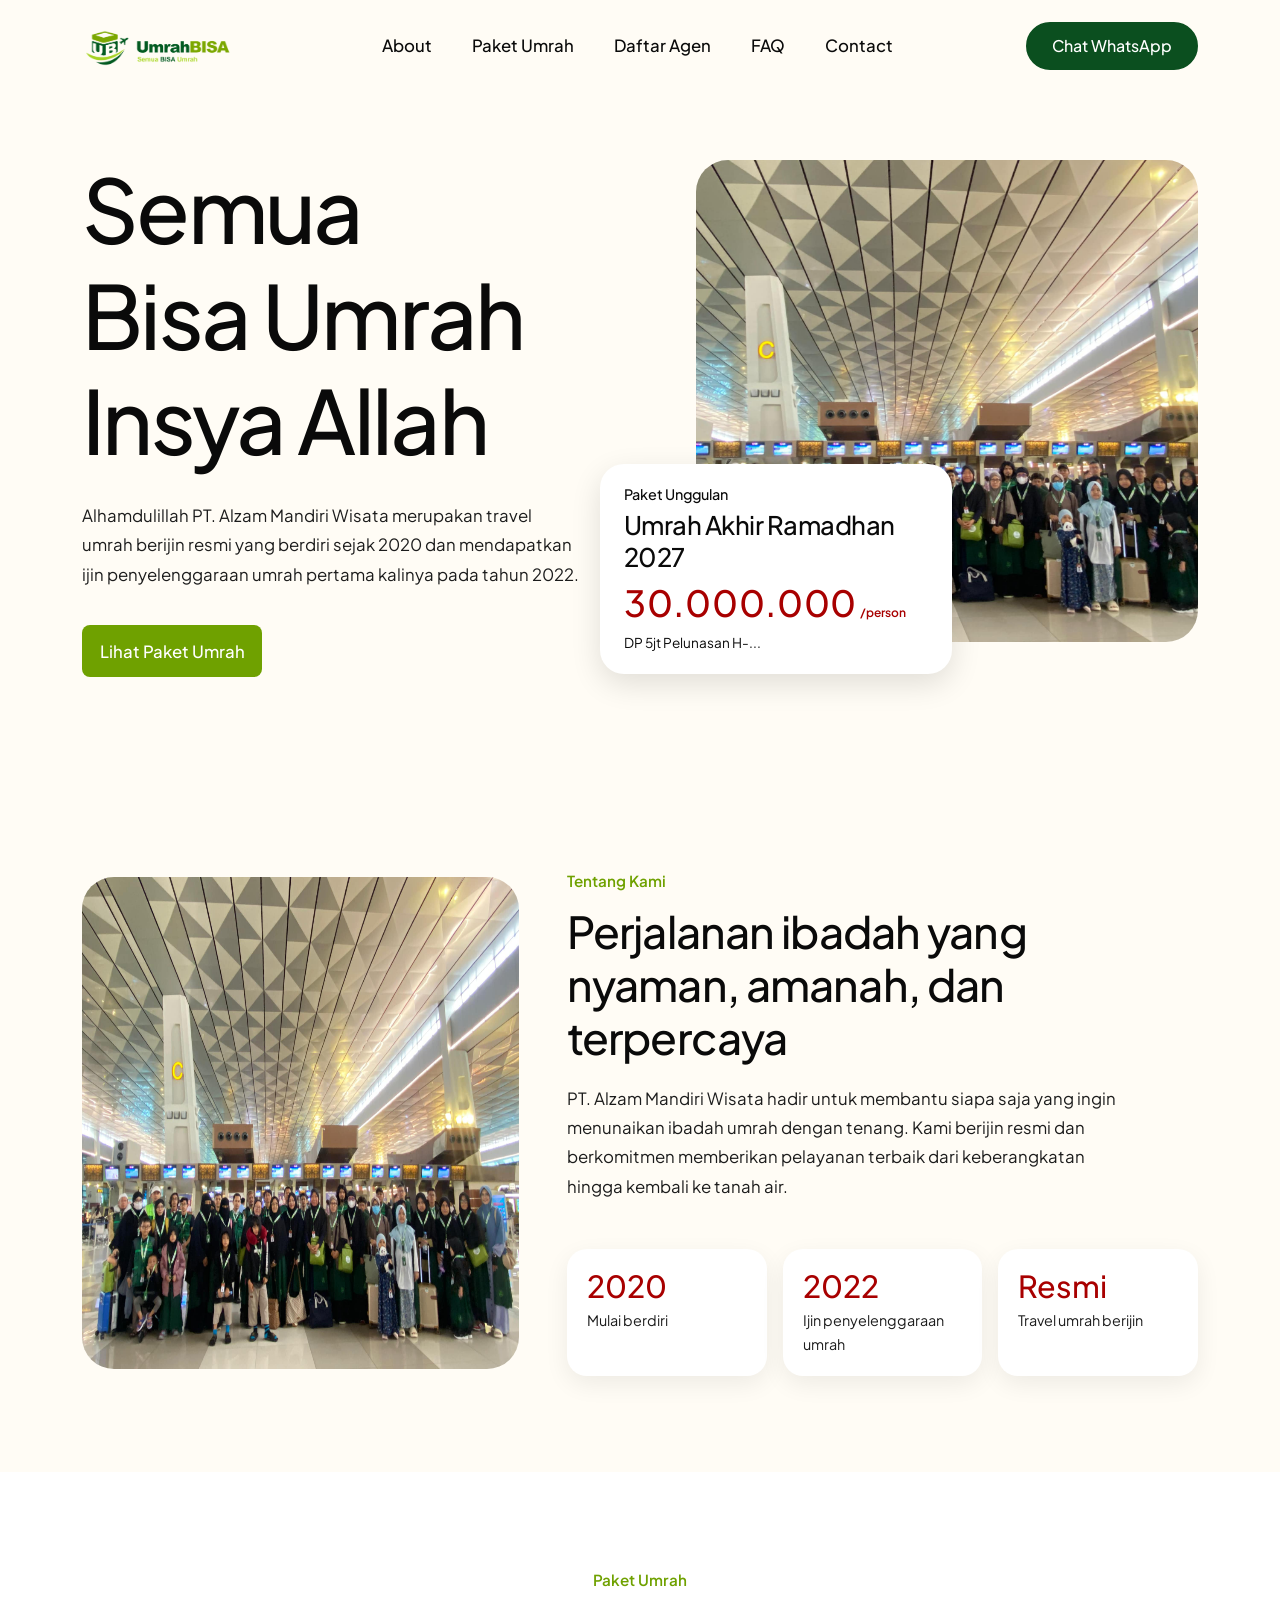
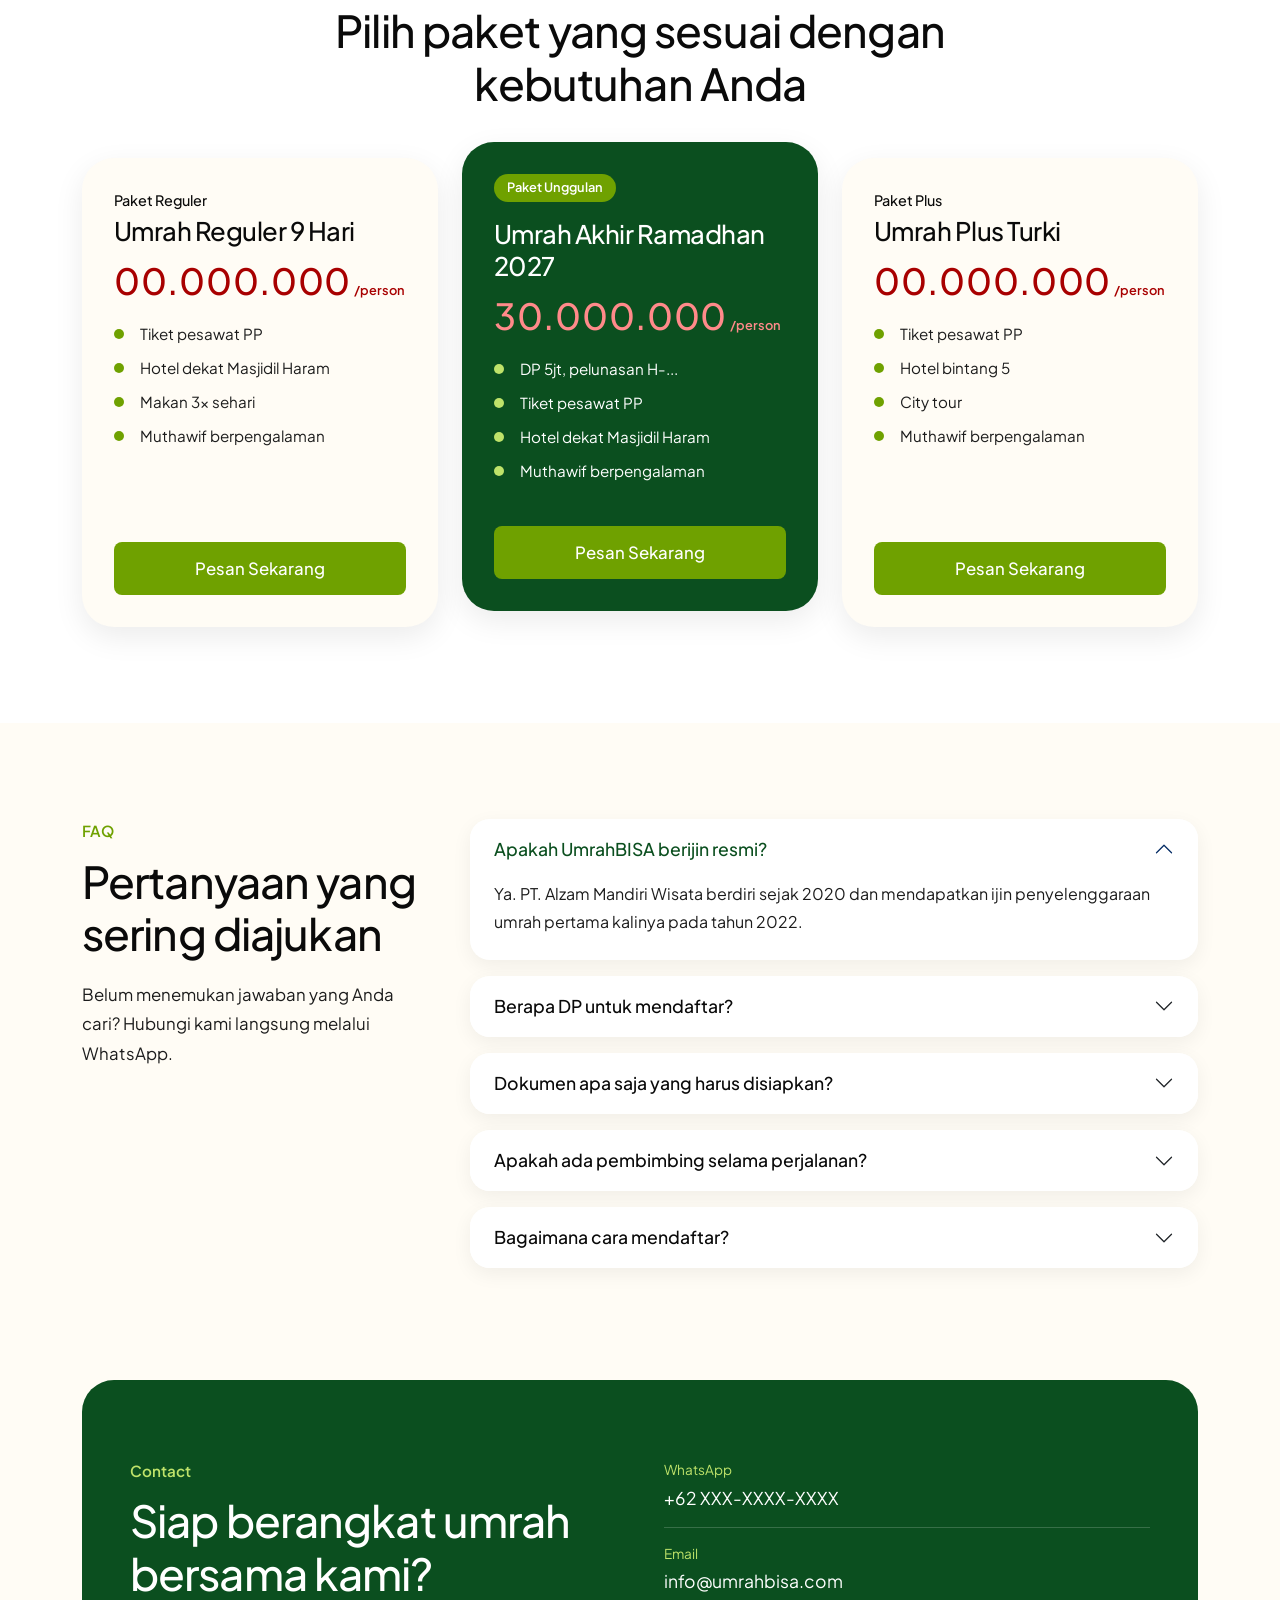
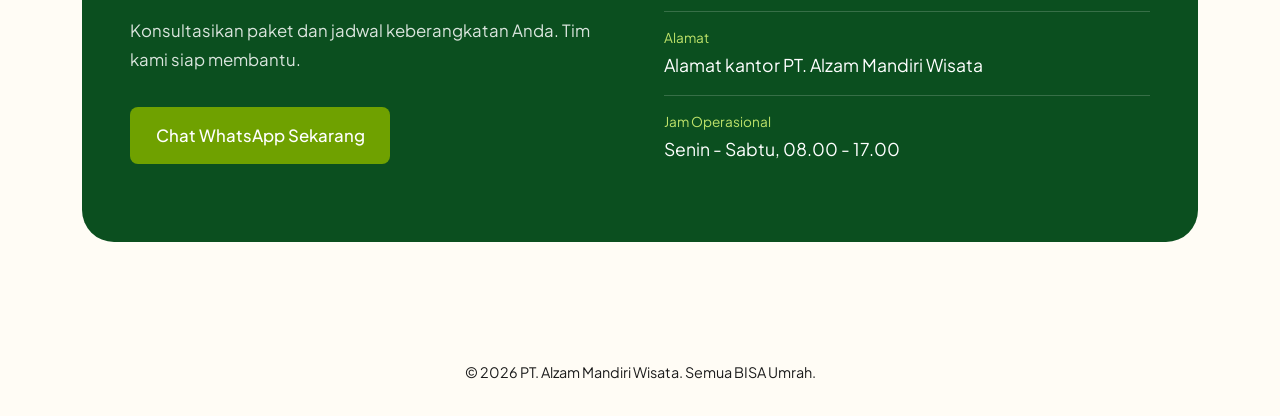
==== index.html @ e50cddb3 "fix: made the button of chat whatsapp work Co-authored-by: khalifalghifari <khalif.efka@gmail.com>" ====
<!DOCTYPE html>
<html lang="id">
<head>
    <meta charset="UTF-8">
    <meta name="viewport" content="width=device-width, initial-scale=1">
    <title>UmrahBISA - Semua BISA Umrah</title>

    <link rel="preconnect" href="https://fonts.googleapis.com">
    <link rel="preconnect" href="https://fonts.gstatic.com" crossorigin>
    <link href="https://fonts.googleapis.com/css2?family=Plus+Jakarta+Sans:wght@400;500;600;700&display=swap" rel="stylesheet">
    <link href="https://cdn.jsdelivr.net/npm/bootstrap@5.3.3/dist/css/bootstrap.min.css" rel="stylesheet">
    <link rel="stylesheet" href="css/base.css">
    <link rel="stylesheet" href="css/main.css">
</head>
<body>

<!-- ================= NAVBAR ================= -->
<nav class="navbar navbar-expand-lg sticky-top">
    <div class="container">
        <a href="#" class="navbar-brand fw-bold fs-4">
            <img src="assets/img/LogoUmrahBisa.png" alt="UmrahBISA - Semua BISA Umrah" id="logo">
        </a>

        <button class="navbar-toggler" type="button" data-bs-toggle="collapse"
            data-bs-target="#navMenu" aria-controls="navMenu" aria-expanded="false"
            aria-label="Buka menu">
            <span class="navbar-toggler-icon"></span>
        </button>

        <div class="collapse navbar-collapse" id="navMenu">
            <ul class="navbar-nav mx-auto mb-2 mb-lg-0 gap-lg-4">
                <li class="nav-item"><a class="nav-link" href="pages/about.html">About</a></li>
                <li class="nav-item"><a class="nav-link" href="pages/paket-umrah.html">Paket Umrah</a></li>
                <li class="nav-item"><a class="nav-link" href="pages/daftar-agen.html">Daftar Agen</a></li>
                <li class="nav-item"><a class="nav-link" href="#faq">FAQ</a></li>
                <li class="nav-item"><a class="nav-link" href="#contact">Contact</a></li>
            </ul>

            <a href="https://wa.me/628159888154" class="btn btn-wa rounded-pill px-4" target="_blank" rel="noopener">
                Chat WhatsApp
            </a>
        </div>
    </div>
</nav>

<main>

<!-- ================= 1. HERO ================= -->
<section class="hero" id="home">
    <div class="container">
        <div class="row align-items-center">

            <div class="col-lg-6 hero-text">
                <h1 class="hero-title">Semua<br>Bisa Umrah<br>Insya Allah</h1>
                <p class="hero-desc">
                    Alhamdulillah PT. Alzam Mandiri Wisata merupakan travel umrah berijin resmi
                    yang berdiri sejak 2020 dan mendapatkan ijin penyelenggaraan umrah pertama
                    kalinya pada tahun 2022.
                </p>
                <a href="#paket" class="btn btn-umrah">Lihat Paket Umrah</a>
            </div>

            <div class="col-lg-6 hero-visual position-relative">
                <img src="assets/img/hero-image.jpg" alt="Jamaah umrah di Masjidil Haram" class="hero-img img-fluid">

                <div class="package-card">
                    <small class="package-label">Paket Unggulan</small>
                    <h2 class="package-title">Umrah Akhir Ramadhan 2027</h2>
                    <p class="package-price">
                        30.000.000<small>/person</small>
                    </p>
                    <p class="package-note mb-0">DP 5jt Pelunasan H-...</p>
                </div>
            </div>

        </div>
    </div>
</section>

<!-- ================= 2. ABOUT ================= -->
<section class="section" id="about">
    <div class="container">
        <div class="row align-items-center g-5">

            <div class="col-lg-5">
                <!-- Ganti dengan foto asli -->
                <img class="about-img img-placeholder" src="assets/img/hero-image.jpg">
            </div>

            <div class="col-lg-7">
                <span class="section-label">Tentang Kami</span>
                <h2 class="section-title">Perjalanan ibadah yang nyaman, amanah, dan terpercaya</h2>
                <p class="section-desc">
                    PT. Alzam Mandiri Wisata hadir untuk membantu siapa saja yang ingin
                    menunaikan ibadah umrah dengan tenang. Kami berijin resmi dan berkomitmen
                    memberikan pelayanan terbaik dari keberangkatan hingga kembali ke tanah air.
                </p>

                <div class="row g-3 about-stats">
                    <div class="col-sm-4">
                        <div class="stat-item">
                            <strong>2020</strong>
                            <span>Mulai berdiri</span>
                        </div>
                    </div>
                    <div class="col-sm-4">
                        <div class="stat-item">
                            <strong>2022</strong>
                            <span>Ijin penyelenggaraan umrah</span>
                        </div>
                    </div>
                    <div class="col-sm-4">
                        <div class="stat-item">
                            <strong>Resmi</strong>
                            <span>Travel umrah berijin</span>
                        </div>
                    </div>
                </div>
            </div>

        </div>
    </div>
</section>

<!-- ================= 3. PAKET UMRAH ================= -->
<section class="section section-alt" id="paket">
    <div class="container">
        <div class="text-center mb-5">
            <span class="section-label">Paket Umrah</span>
            <h2 class="section-title mx-auto">Pilih paket yang sesuai dengan kebutuhan Anda</h2>
        </div>

        <div class="row g-4 align-items-stretch">

            <!-- Paket 1 -->
            <div class="col-lg-4 col-md-6">
                <article class="umrah-card h-100">
                    <small class="package-label">Paket Reguler</small>
                    <h3 class="umrah-card-title">Umrah Reguler 9 Hari</h3>
                    <p class="umrah-card-price">00.000.000<small>/person</small></p>
                    <ul class="umrah-card-list">
                        <li>Tiket pesawat PP</li>
                        <li>Hotel dekat Masjidil Haram</li>
                        <li>Makan 3x sehari</li>
                        <li>Muthawif berpengalaman</li>
                    </ul>
                    <a href="https://wa.me/62XXXXXXXXXX?text=Halo,%20saya%20tertarik%20Umrah%20Reguler" class="btn btn-umrah w-100" target="_blank" rel="noopener">Pesan Sekarang</a>
                </article>
            </div>

            <!-- Paket 2 (unggulan) -->
            <div class="col-lg-4 col-md-6">
                <article class="umrah-card umrah-card-featured h-100">
                    <span class="umrah-badge">Paket Unggulan</span>
                    <h3 class="umrah-card-title">Umrah Akhir Ramadhan 2027</h3>
                    <p class="umrah-card-price">30.000.000<small>/person</small></p>
                    <ul class="umrah-card-list">
                        <li>DP 5jt, pelunasan H-...</li>
                        <li>Tiket pesawat PP</li>
                        <li>Hotel dekat Masjidil Haram</li>
                        <li>Muthawif berpengalaman</li>
                    </ul>
                    <a href="https://wa.me/62XXXXXXXXXX?text=Halo,%20saya%20tertarik%20Umrah%20Akhir%20Ramadhan%202027" class="btn btn-umrah w-100" target="_blank" rel="noopener">Pesan Sekarang</a>
                </article>
            </div>

            <!-- Paket 3 -->
            <div class="col-lg-4 col-md-6 mx-md-auto mx-lg-0">
                <article class="umrah-card h-100">
                    <small class="package-label">Paket Plus</small>
                    <h3 class="umrah-card-title">Umrah Plus Turki</h3>
                    <p class="umrah-card-price">00.000.000<small>/person</small></p>
                    <ul class="umrah-card-list">
                        <li>Tiket pesawat PP</li>
                        <li>Hotel bintang 5</li>
                        <li>City tour</li>
                        <li>Muthawif berpengalaman</li>
                    </ul>
                    <a href="https://wa.me/62XXXXXXXXXX?text=Halo,%20saya%20tertarik%20Umrah%20Plus" class="btn btn-umrah w-100" target="_blank" rel="noopener">Pesan Sekarang</a>
                </article>
            </div>

        </div>
    </div>
</section>

<!-- ================= 4. FAQ ================= -->
<section class="section" id="faq">
    <div class="container">
        <div class="row g-5">

            <div class="col-lg-4">
                <span class="section-label">FAQ</span>
                <h2 class="section-title">Pertanyaan yang sering diajukan</h2>
                <p class="section-desc">
                    Belum menemukan jawaban yang Anda cari? Hubungi kami langsung melalui WhatsApp.
                </p>
            </div>

            <div class="col-lg-8">
                <div class="accordion faq-accordion" id="faqAccordion">

                    <div class="accordion-item">
                        <h3 class="accordion-header">
                            <button class="accordion-button" type="button" data-bs-toggle="collapse"
                                data-bs-target="#faq1" aria-expanded="true" aria-controls="faq1">
                                Apakah UmrahBISA berijin resmi?
                            </button>
                        </h3>
                        <div id="faq1" class="accordion-collapse collapse show" data-bs-parent="#faqAccordion">
                            <div class="accordion-body">
                                Ya. PT. Alzam Mandiri Wisata berdiri sejak 2020 dan mendapatkan ijin
                                penyelenggaraan umrah pertama kalinya pada tahun 2022.
                            </div>
                        </div>
                    </div>

                    <div class="accordion-item">
                        <h3 class="accordion-header">
                            <button class="accordion-button collapsed" type="button" data-bs-toggle="collapse"
                                data-bs-target="#faq2" aria-expanded="false" aria-controls="faq2">
                                Berapa DP untuk mendaftar?
                            </button>
                        </h3>
                        <div id="faq2" class="accordion-collapse collapse" data-bs-parent="#faqAccordion">
                            <div class="accordion-body">
                                Untuk paket Umrah Akhir Ramadhan 2027, DP sebesar Rp5.000.000 dan
                                pelunasan paling lambat H-... sebelum keberangkatan.
                            </div>
                        </div>
                    </div>

                    <div class="accordion-item">
                        <h3 class="accordion-header">
                            <button class="accordion-button collapsed" type="button" data-bs-toggle="collapse"
                                data-bs-target="#faq3" aria-expanded="false" aria-controls="faq3">
                                Dokumen apa saja yang harus disiapkan?
                            </button>
                        </h3>
                        <div id="faq3" class="accordion-collapse collapse" data-bs-parent="#faqAccordion">
                            <div class="accordion-body">
                                Paspor dengan masa berlaku minimal 7 bulan, pas foto, KTP, dan Kartu Keluarga.
                                Tim kami akan memandu kelengkapan dokumen lainnya.
                            </div>
                        </div>
                    </div>

                    <div class="accordion-item">
                        <h3 class="accordion-header">
                            <button class="accordion-button collapsed" type="button" data-bs-toggle="collapse"
                                data-bs-target="#faq4" aria-expanded="false" aria-controls="faq4">
                                Apakah ada pembimbing selama perjalanan?
                            </button>
                        </h3>
                        <div id="faq4" class="accordion-collapse collapse" data-bs-parent="#faqAccordion">
                            <div class="accordion-body">
                                Setiap rombongan didampingi muthawif yang membimbing ibadah dari awal hingga akhir.
                            </div>
                        </div>
                    </div>

                    <div class="accordion-item">
                        <h3 class="accordion-header">
                            <button class="accordion-button collapsed" type="button" data-bs-toggle="collapse"
                                data-bs-target="#faq5" aria-expanded="false" aria-controls="faq5">
                                Bagaimana cara mendaftar?
                            </button>
                        </h3>
                        <div id="faq5" class="accordion-collapse collapse" data-bs-parent="#faqAccordion">
                            <div class="accordion-body">
                                Klik tombol Chat WhatsApp, pilih paket yang diinginkan, lalu tim kami
                                akan membantu proses pendaftaran sampai selesai.
                            </div>
                        </div>
                    </div>

                </div>
            </div>

        </div>
    </div>
</section>

<!-- ================= 5. CONTACT ================= -->
<section class="section pt-0" id="contact">
    <div class="container">
        <div class="contact-box">
            <div class="row align-items-center g-5">

                <div class="col-lg-6">
                    <span class="section-label section-label-light">Contact</span>
                    <h2 class="contact-title">Siap berangkat umrah bersama kami?</h2>
                    <p class="contact-desc">
                        Konsultasikan paket dan jadwal keberangkatan Anda. Tim kami siap membantu.
                    </p>
                    <a href="https://wa.me/62XXXXXXXXXX" class="btn btn-umrah btn-lg-custom" target="_blank" rel="noopener">
                        Chat WhatsApp Sekarang
                    </a>
                </div>

                <div class="col-lg-6">
                    <ul class="contact-list">
                        <li>
                            <span>WhatsApp</span>
                            <a href="https://wa.me/62XXXXXXXXXX" target="_blank" rel="noopener">+62 XXX-XXXX-XXXX</a>
                        </li>
                        <li>
                            <span>Email</span>
                            <a href="mailto:info@umrahbisa.com">info@umrahbisa.com</a>
                        </li>
                        <li>
                            <span>Alamat</span>
                            <p>Alamat kantor PT. Alzam Mandiri Wisata</p>
                        </li>
                        <li>
                            <span>Jam Operasional</span>
                            <p>Senin - Sabtu, 08.00 - 17.00</p>
                        </li>
                    </ul>
                </div>

            </div>
        </div>
    </div>
</section>

</main>

<!-- ================= FOOTER ================= -->
<footer class="site-footer">
    <div class="container text-center">
        <p class="mb-0">&copy; 2026 PT. Alzam Mandiri Wisata. Semua BISA Umrah.</p>
    </div>
</footer>

<script src="https://cdn.jsdelivr.net/npm/bootstrap@5.3.3/dist/js/bootstrap.bundle.min.js"></script>
</body>
</html>
---- css/base.css ----
/* =====================================================
   BASE - style bersama
   Dimuat di SEMUA halaman. Berisi variabel warna, tipografi, navbar,
   tombol, komponen umum, page header halaman dalam, contact box, dan footer.
   ===================================================== */

/* ---------- Dasar (variabel, tipografi, logo) ---------- */
:root {
    --bg-cream: #fffcf5;
    --green-dark: #0b4f1f;
    --green-brand: #6fa100;
    --green-brand-hover: #5c8700;
    --red-price: #a80000;
    --text-dark: #0a0a0a;
    --text-body: #1c1c1c;
}

body {
    font-family: 'Plus Jakarta Sans', sans-serif;
    background-color: var(--bg-cream);
    color: var(--text-body);
}

#logo {
    width: 150px;
}

html {
    scroll-behavior: smooth;
}

section[id] {
    scroll-margin-top: 80px;
}

/* ---------- Navbar & tombol WhatsApp ---------- */
.navbar {
    background-color: var(--bg-cream);
    padding: 1.25rem 0;
}

.navbar .nav-link {
    color: var(--text-dark);
    font-weight: 500;
    font-size: 1.05rem;
    transition: color .2s ease;
}

.navbar .nav-link:hover,
.navbar .nav-link:focus-visible {
    color: var(--green-brand);
}

.btn-wa {
    background-color: var(--green-dark);
    color: #fff;
    font-weight: 500;
    padding-top: .6rem;
    padding-bottom: .6rem;
    border: 2px solid var(--green-dark);
    transition: ease-in-out .2s;
}

.btn-wa:hover,
.btn-wa:focus-visible {
    background-color: transparent;
    color: var(--green-dark);
    border-color: var(--green-dark);
    transform: translateY(-2px);
}

.navbar .nav-link:hover,
.navbar .nav-link:focus-visible,
.navbar .nav-link.active {
    color: var(--green-brand);
}

/* ---------- Komponen umum ---------- */
.btn-umrah {
    background-color: var(--green-brand);
    color: #fff;
    font-weight: 500;
    font-size: 1.05rem;
    padding: .85rem 1.1rem;
    border-radius: .5rem;
    border: none;
    transition: background-color .2s ease;
}

.btn-umrah:hover,
.btn-umrah:focus-visible {
    background-color: var(--green-brand-hover);
    color: #fff;
}

.package-label {
    display: block;
    font-size: .9rem;
    font-weight: 500;
    color: var(--text-dark);
    margin-bottom: .25rem;
}

.section {
    padding: 6rem 0;
}

.section-alt {
    background-color: #fff;
}

.section-label {
    display: inline-block;
    font-size: .95rem;
    font-weight: 600;
    color: var(--green-brand);
    margin-bottom: .75rem;
}

.section-label-light {
    color: #bfe36a;
}

.section-title {
    font-size: clamp(1.75rem, 3.5vw, 2.75rem);
    font-weight: 500;
    line-height: 1.2;
    letter-spacing: -0.02em;
    color: var(--text-dark);
    margin-bottom: 1.25rem;
    max-width: 40rem;
}

.section-desc {
    font-size: 1.05rem;
    line-height: 1.75;
    color: var(--text-body);
    max-width: 36rem;
}

.stat-item {
    height: 100%;
    background-color: #fff;
    border-radius: 1.25rem;
    padding: 1.25rem;
    box-shadow: 0 8px 24px rgba(0, 0, 0, .07);
}

.stat-item strong {
    display: block;
    font-size: 1.9rem;
    font-weight: 500;
    line-height: 1.1;
    color: var(--red-price);
    margin-bottom: .35rem;
}

.stat-item span {
    font-size: .9rem;
    color: var(--text-body);
}

.btn-lg-custom {
    padding: 1rem 1.6rem;
}

/* ---------- Page header (halaman dalam) ---------- */
.page-header {
    padding: 3rem 0 3.5rem;
}

.page-breadcrumb {
    --bs-breadcrumb-divider-color: var(--text-body);
    font-size: .9rem;
    margin-bottom: 2rem;
}

.page-breadcrumb a {
    color: var(--text-body);
    text-decoration: none;
}

.page-breadcrumb a:hover {
    color: var(--green-brand);
}

.page-breadcrumb .active {
    color: var(--green-dark);
    font-weight: 500;
}

.page-title {
    font-size: clamp(2.5rem, 6vw, 4.5rem);
    font-weight: 500;
    line-height: 1.15;
    letter-spacing: -0.03em;
    color: var(--text-dark);
    margin-bottom: 1.25rem;
}

/* ---------- Contact box ---------- */
.contact-box {
    background-color: var(--green-dark);
    border-radius: 2rem;
    padding: 4rem 3rem;
    color: #fff;
}

.contact-title {
    font-size: clamp(1.75rem, 3.5vw, 2.75rem);
    font-weight: 500;
    line-height: 1.2;
    letter-spacing: -0.02em;
    margin-bottom: 1rem;
}

.contact-desc {
    font-size: 1.05rem;
    line-height: 1.75;
    color: rgba(255, 255, 255, .85);
    margin-bottom: 2rem;
    max-width: 30rem;
}

.contact-list {
    list-style: none;
    margin: 0;
    padding: 0;
}

.contact-list li {
    padding: 1rem 0;
    border-bottom: 1px solid rgba(255, 255, 255, .18);
}

.contact-list li:last-child {
    border-bottom: 0;
}

.contact-list span {
    display: block;
    font-size: .85rem;
    color: #bfe36a;
    margin-bottom: .25rem;
}

.contact-list a,
.contact-list p {
    margin: 0;
    font-size: 1.1rem;
    color: #fff;
    text-decoration: none;
}

.contact-list a:hover {
    text-decoration: underline;
}

/* ---------- Footer ---------- */
.site-footer {
    padding: 1.5rem 0 2rem;
    font-size: .9rem;
    color: var(--text-body);
}

/* ---------- Responsive ---------- */

@media (max-width: 991.98px) {
    .navbar .btn-wa {
        display: inline-block;
        margin-bottom: .5rem;
    }

    .section {
        padding: 4rem 0;
    }

    .contact-box {
        padding: 2.5rem 1.5rem;
    }
}
---- css/main.css ----
/* =====================================================
   HOME PAGE (index.html)
   Hanya style khusus beranda. Style bersama ada di base.css.
   ===================================================== */

/* ---------- Hero ---------- */
.hero {
    background-color: var(--bg-cream);
    padding: 4rem 0 6rem;
    overflow: hidden;
}

.hero-title {
    font-size: clamp(2.75rem, 7vw, 5.5rem);
    font-weight: 500;
    line-height: 1.2;
    letter-spacing: -0.03em;
    color: var(--text-dark);
    margin-bottom: 1.75rem;
}

.hero-desc {
    max-width: 32rem;
    font-size: 1.05rem;
    line-height: 1.75;
    color: var(--text-body);
    margin-bottom: 2.25rem;
}

.hero-visual {
    padding-bottom: 2rem;
}

.hero-img {
    display: block;
    width: 100%;
    max-width: 37rem;
    aspect-ratio: 5 / 4.8;
    object-fit: cover;
    margin-left: auto;
    border-radius: 2rem;
}

.package-card {
    position: absolute;
    left: -2.5rem;
    bottom: 0;
    width: 100%;
    max-width: 22rem;
    background-color: #fff;
    border-radius: 1.5rem;
    padding: 1.25rem 1.5rem 1.25rem;
    box-shadow: 0 10px 30px rgba(0, 0, 0, .12);
}

.package-title {
    font-size: clamp(1.25rem, 2vw, 1.6rem);
    font-weight: 500;
    line-height: 1.25;
    letter-spacing: -0.02em;
    color: var(--text-dark);
    margin-bottom: .75rem;
}

.package-price {
    font-size: clamp(1.75rem, 3vw, 2.25rem);
    font-weight: 500;
    line-height: 1;
    letter-spacing: 0.02em;
    color: var(--red-price);
    margin-bottom: .75rem;
}

.package-price small {
    font-size: .75rem;
    font-weight: 600;
    letter-spacing: 0;
    margin-left: .15rem;
}

.package-note {
    font-size: .85rem;
    color: var(--text-dark);
}

/* ---------- Komponen ---------- */
.img-placeholder {
    background-color: #f8f8f8;
    background-image: linear-gradient(45deg, #e8e8e8 25%, transparent 25%, transparent 75%, #e8e8e8 75%),
        linear-gradient(45deg, #e8e8e8 25%, transparent 25%, transparent 75%, #e8e8e8 75%);
    background-size: 44px 44px;
    background-position: 0 0, 22px 22px;
}

/* ---------- About ---------- */
.about-img {
    width: 100%;
    aspect-ratio: 4 / 4.5;
    border-radius: 2rem;
}

.about-stats {
    margin-top: 2rem;
}

/* ---------- Paket umrah ---------- */
.umrah-card {
    display: flex;
    flex-direction: column;
    background-color: var(--bg-cream);
    border-radius: 2rem;
    padding: 2rem;
    box-shadow: 0 10px 30px rgba(0, 0, 0, .08);
    transition: transform .2s ease-in-out, box-shadow .2s ease-in-out;
}

.umrah-card:hover {
    transform: translateY(-6px);
    box-shadow: 0 16px 40px rgba(0, 0, 0, .14);
}

.umrah-card-title {
    font-size: 1.6rem;
    font-weight: 500;
    line-height: 1.25;
    letter-spacing: -0.02em;
    color: var(--text-dark);
    margin-bottom: 1rem;
}

.umrah-card-price {
    font-size: 2.25rem;
    font-weight: 500;
    line-height: 1;
    letter-spacing: 0.02em;
    color: var(--red-price);
    margin-bottom: 1.5rem;
}

.umrah-card-price small {
    font-size: .8rem;
    font-weight: 600;
    letter-spacing: 0;
    margin-left: .15rem;
}

.umrah-card-list {
    list-style: none;
    padding: 0;
    margin: 0 0 2rem;
    flex-grow: 1;
}

.umrah-card-list li {
    position: relative;
    padding-left: 1.6rem;
    margin-bottom: .7rem;
    font-size: .95rem;
    color: var(--text-body);
}

.umrah-card-list li::before {
    content: "";
    position: absolute;
    left: 0;
    top: .35rem;
    width: .65rem;
    height: .65rem;
    border-radius: 50%;
    background-color: var(--green-brand);
}

.umrah-card .btn-umrah {
    text-align: center;
}

.umrah-card-featured {
    background-color: var(--green-dark);
}

.umrah-card-featured .umrah-card-title,
.umrah-card-featured .umrah-card-list li {
    color: #fff;
}

.umrah-card-featured .umrah-card-price {
    color: #ff8a8a;
}

.umrah-card-featured .umrah-card-list li::before {
    background-color: #bfe36a;
}

.umrah-badge {
    align-self: flex-start;
    background-color: var(--green-brand);
    color: #fff;
    font-size: .8rem;
    font-weight: 600;
    padding: .3rem .8rem;
    border-radius: 2rem;
    margin-bottom: 1rem;
}

/* ---------- FAQ ---------- */
.faq-accordion {
    --bs-accordion-bg: transparent;
    --bs-accordion-border-color: transparent;
    --bs-accordion-btn-focus-box-shadow: none;
    --bs-accordion-active-bg: #fff;
    --bs-accordion-active-color: var(--text-dark);
}

.faq-accordion .accordion-item {
    border: 0;
    border-radius: 1.25rem;
    background-color: #fff;
    margin-bottom: 1rem;
    overflow: hidden;
    box-shadow: 0 6px 20px rgba(0, 0, 0, .06);
}

.faq-accordion .accordion-button {
    font-size: 1.1rem;
    font-weight: 500;
    color: var(--text-dark);
    background-color: #fff;
    padding: 1.25rem 1.5rem;
    box-shadow: none;
}

.faq-accordion .accordion-button:not(.collapsed) {
    color: var(--green-dark);
}

.faq-accordion .accordion-body {
    padding: 0 1.5rem 1.5rem;
    line-height: 1.75;
    color: var(--text-body);
}

/* ---------- Responsive ---------- */

@media (min-width: 992px) {
    .hero .row {
        --bs-gutter-x: 7rem;
    }

    .umrah-card-featured {
        transform: translateY(-1rem);
    }

    .umrah-card-featured:hover {
        transform: translateY(-1.4rem);
    }
}

@media (max-width: 991.98px) {
    .hero {
        padding: 2.5rem 0 4rem;
    }

    .hero-text {
        margin-bottom: 3rem;
    }

    .hero-img {
        max-width: 100%;
        margin-left: 0;
    }

    .package-card {
        position: relative;
        left: auto;
        bottom: auto;
        width: auto;
        max-width: 22rem;
        margin: -3rem 0 0 1rem;
    }

    .hero-visual {
        padding-bottom: 0;
    }
}

@media (max-width: 575.98px) {
    .package-card {
        max-width: none;
        margin: -2.5rem .75rem 0;
        padding: 1.25rem;
    }
}
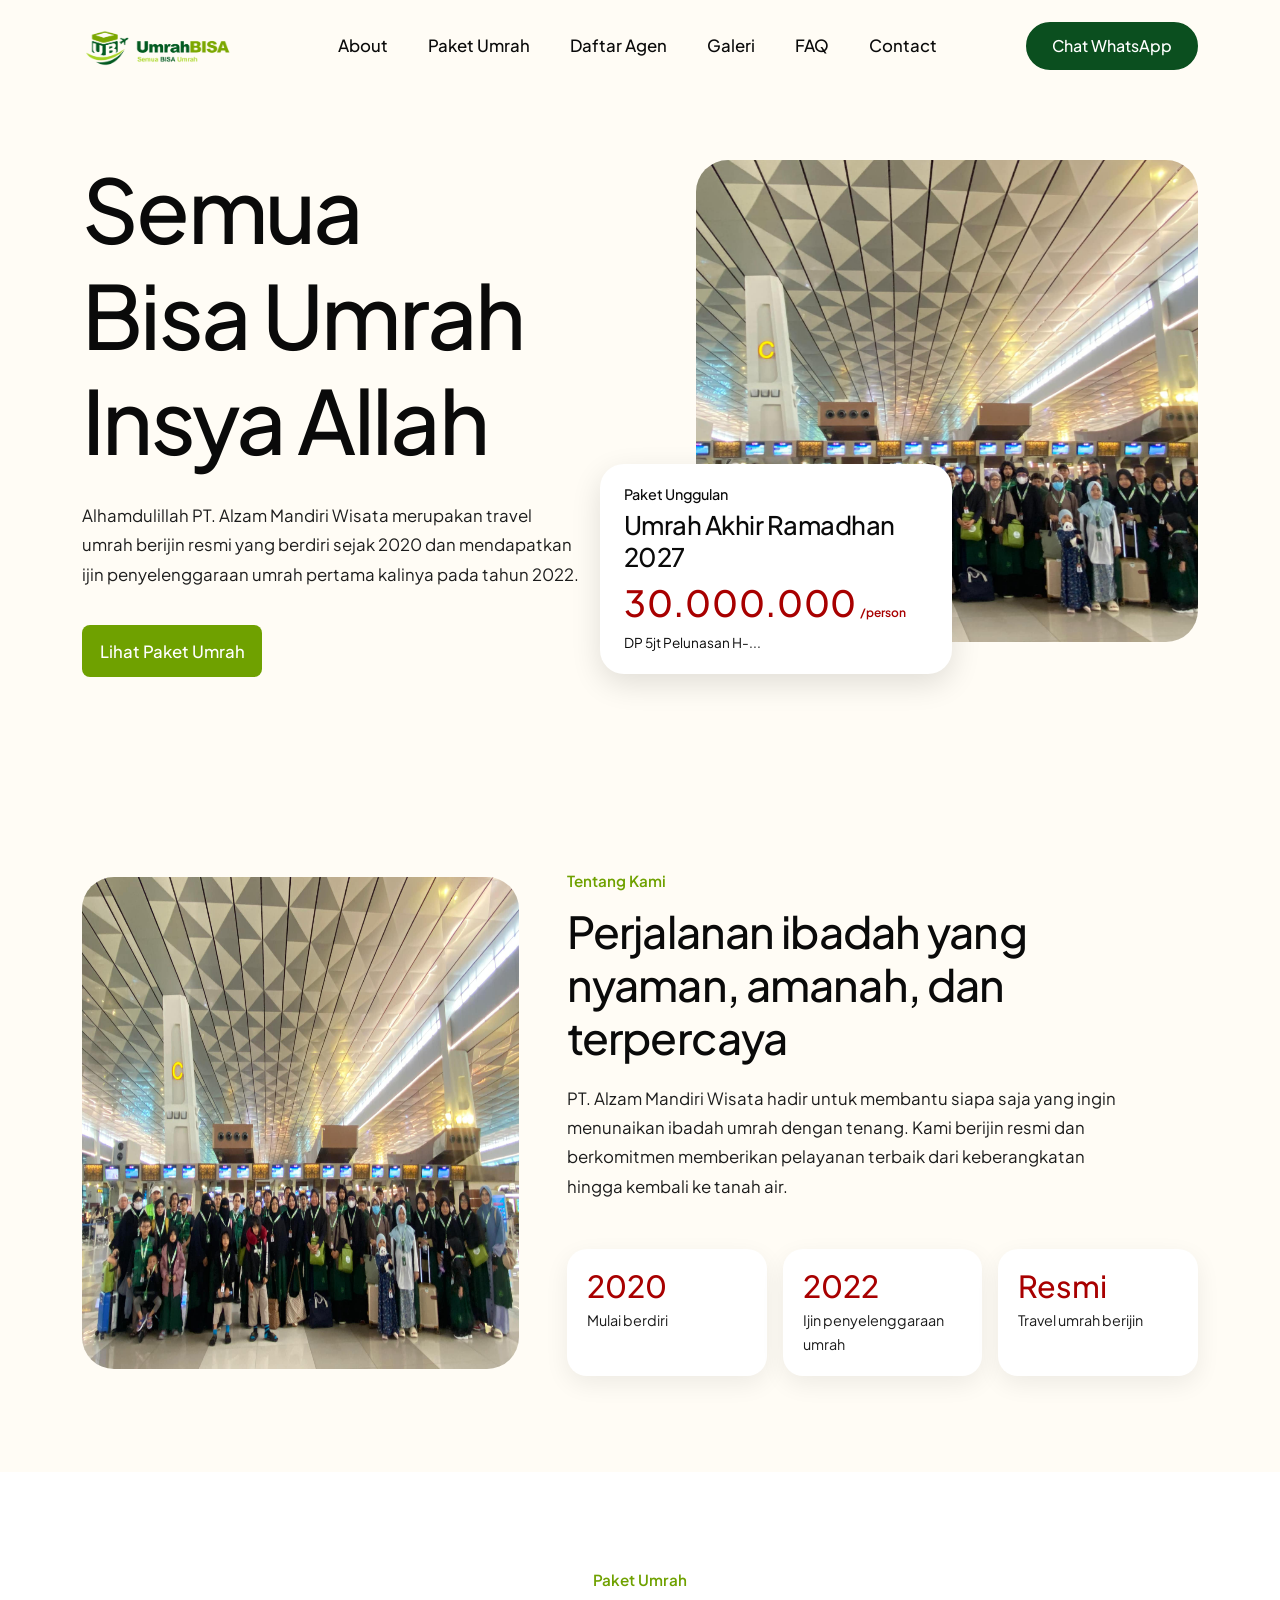
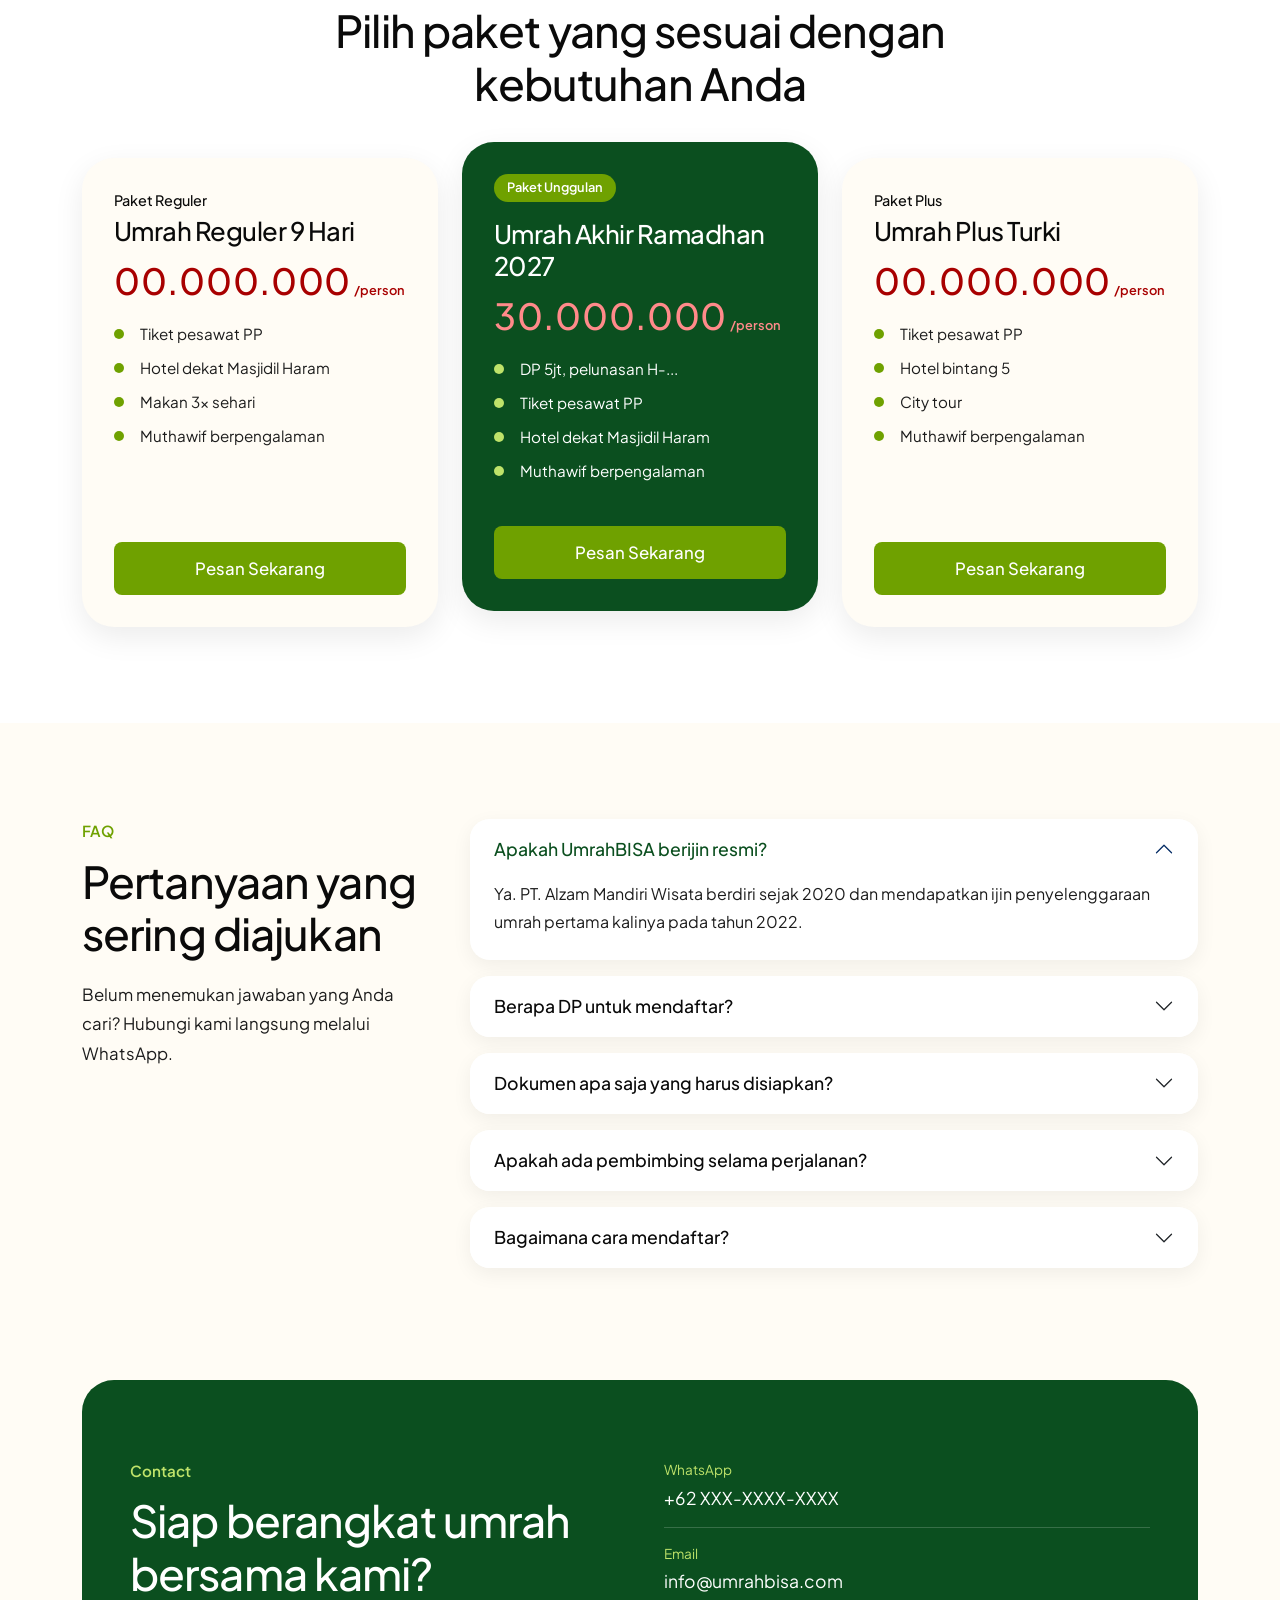
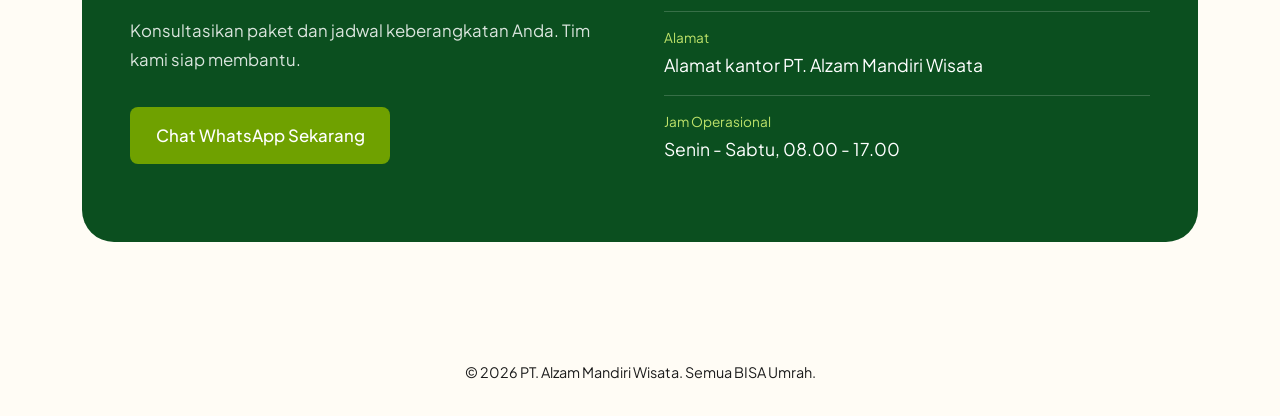
==== commit b5709058: "fix: adding route for go to the gallery page" ====
--- a/index.html
+++ b/index.html
@@ -32,6 +32,7 @@
                 <li class="nav-item"><a class="nav-link" href="pages/about.html">About</a></li>
                 <li class="nav-item"><a class="nav-link" href="pages/paket-umrah.html">Paket Umrah</a></li>
                 <li class="nav-item"><a class="nav-link" href="pages/daftar-agen.html">Daftar Agen</a></li>
+                <li class="nav-item"><a class="nav-link" href="pages/galeri.html">Galeri</a></li>
                 <li class="nav-item"><a class="nav-link" href="#faq">FAQ</a></li>
                 <li class="nav-item"><a class="nav-link" href="#contact">Contact</a></li>
             </ul>
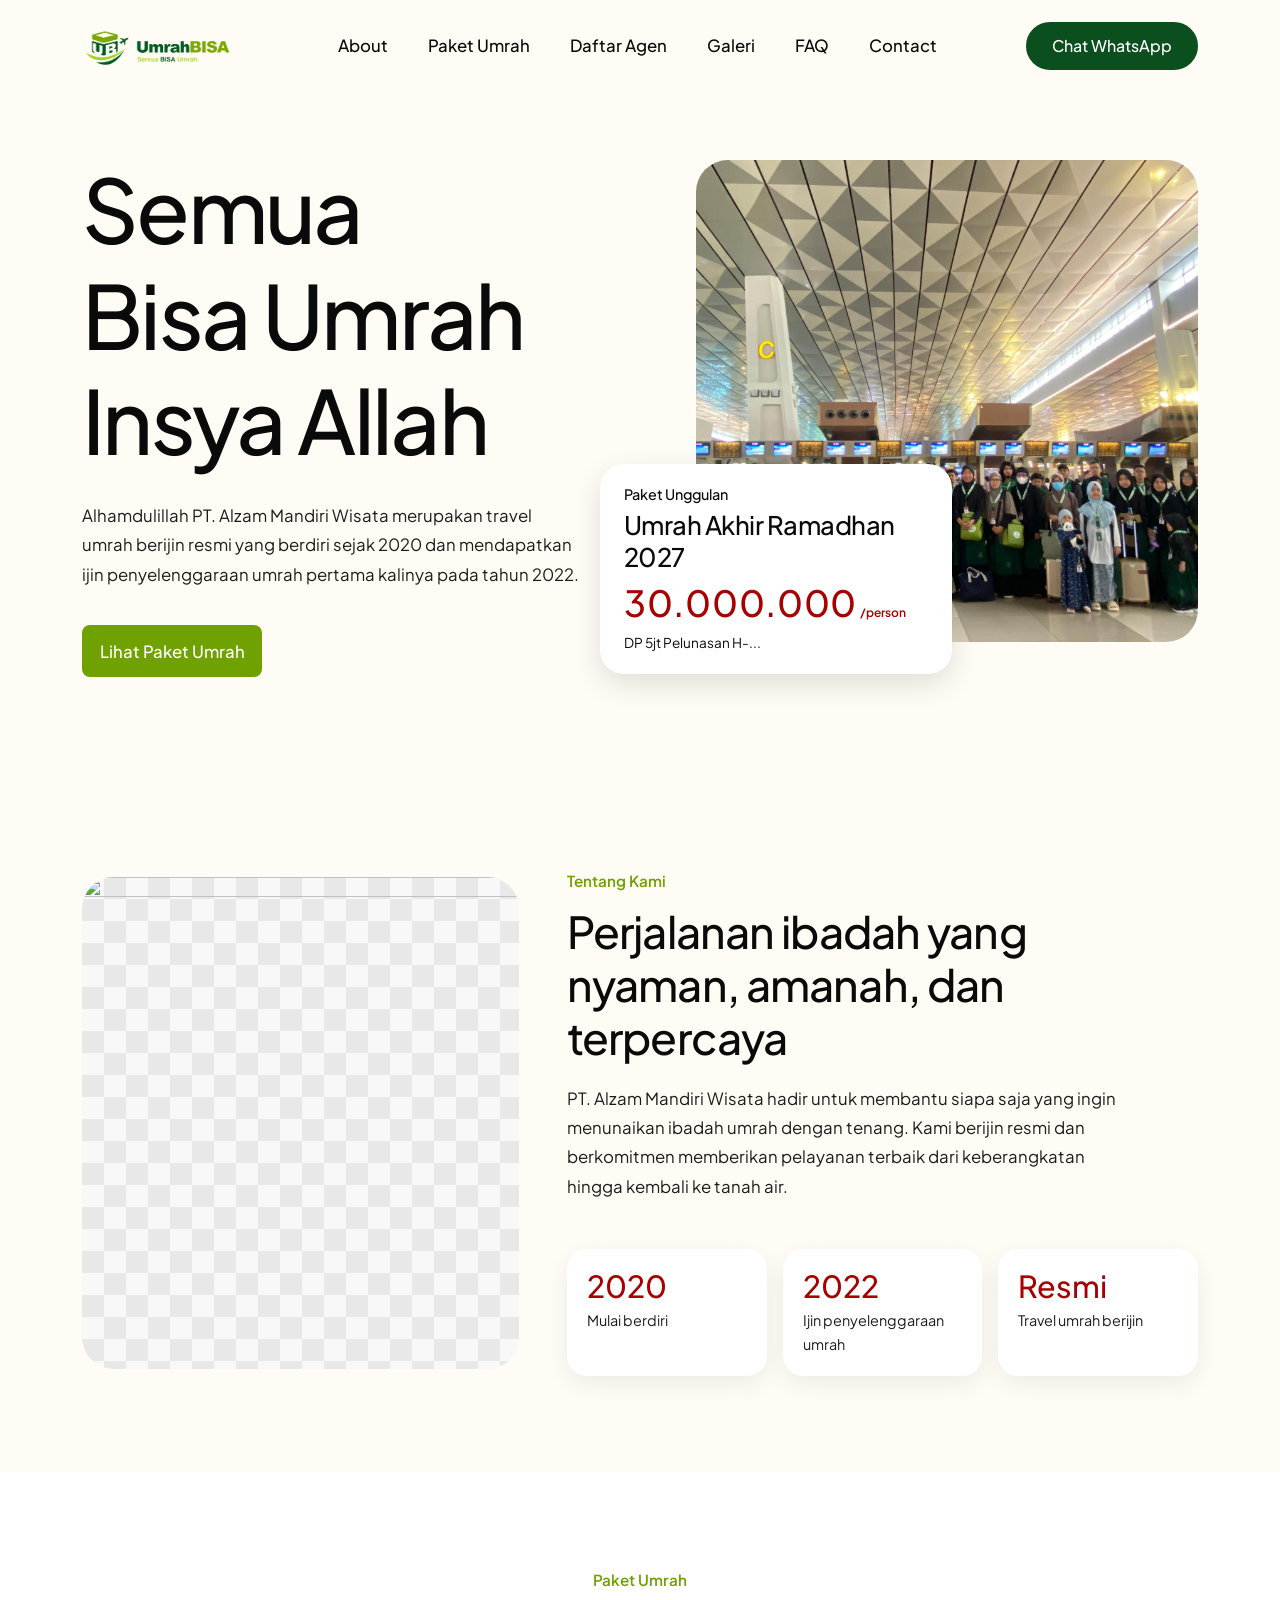
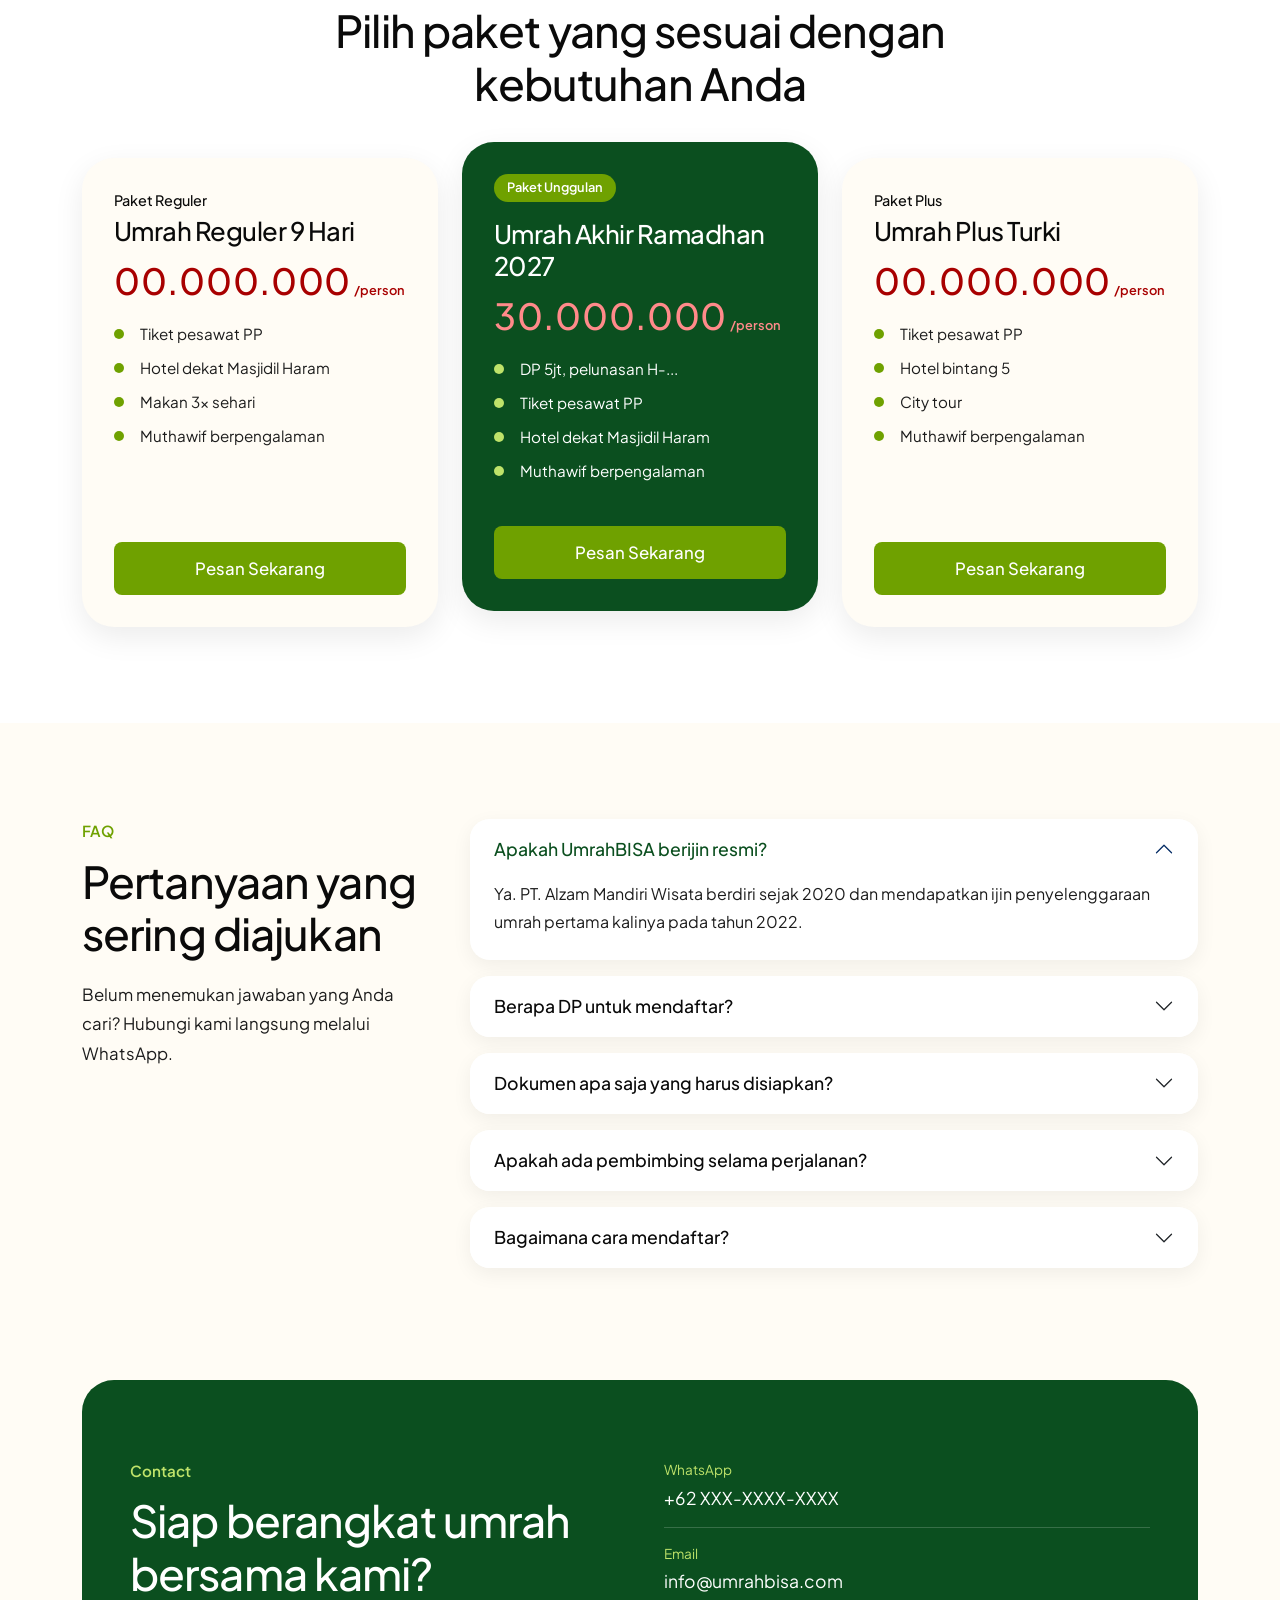
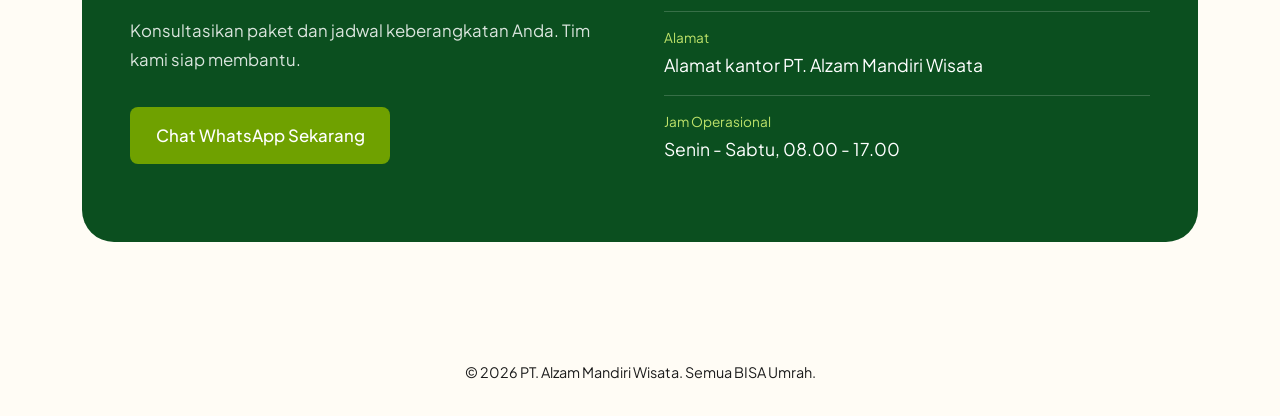
==== commit 1d366ad0: "fix: change the similiar image" ====
--- a/index.html
+++ b/index.html
@@ -85,7 +85,7 @@
 
             <div class="col-lg-5">
                 <!-- Ganti dengan foto asli -->
-                <img class="about-img img-placeholder" src="assets/img/hero-image.jpg">
+                <img class="about-img img-placeholder" src="https://umrahbisa.com/wp-content/uploads/2025/01/425432904_10233139289847131_2098466153047825378_n-1024x765.jpg">
             </div>
 
             <div class="col-lg-7">
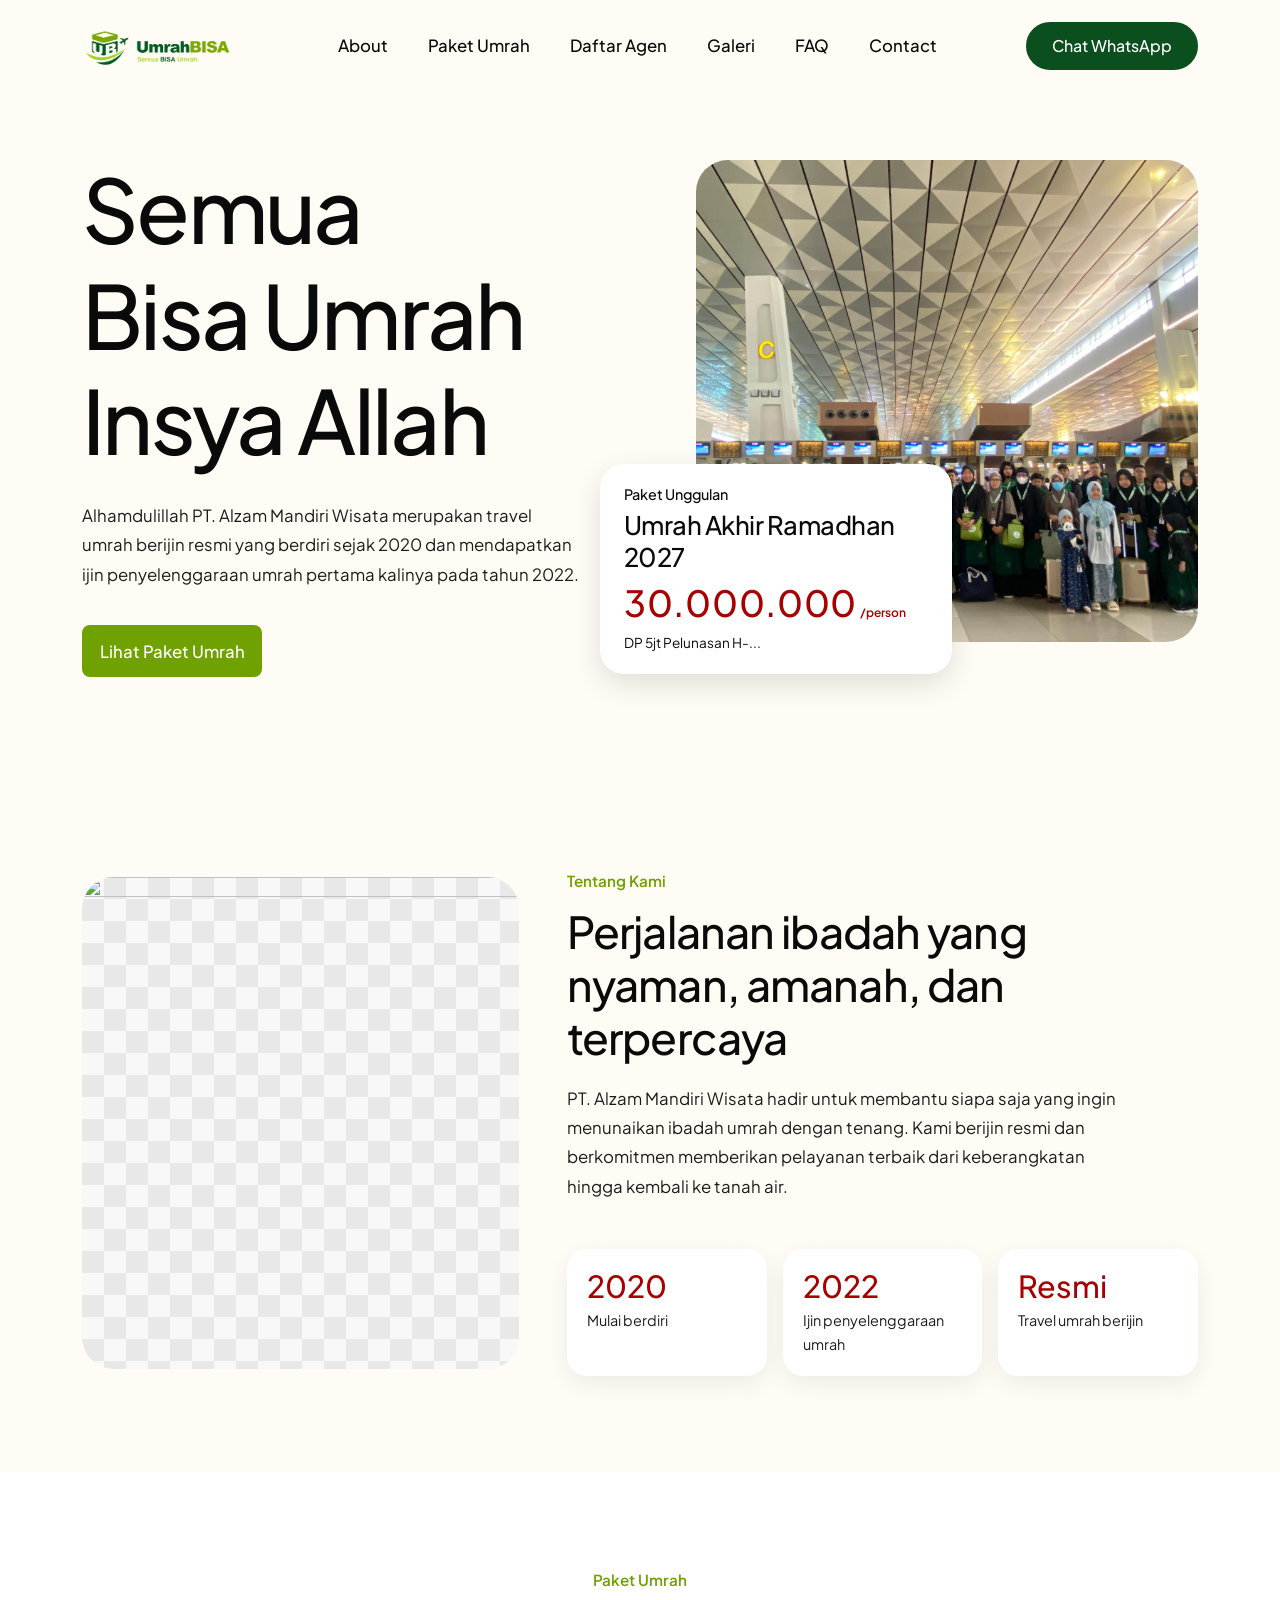
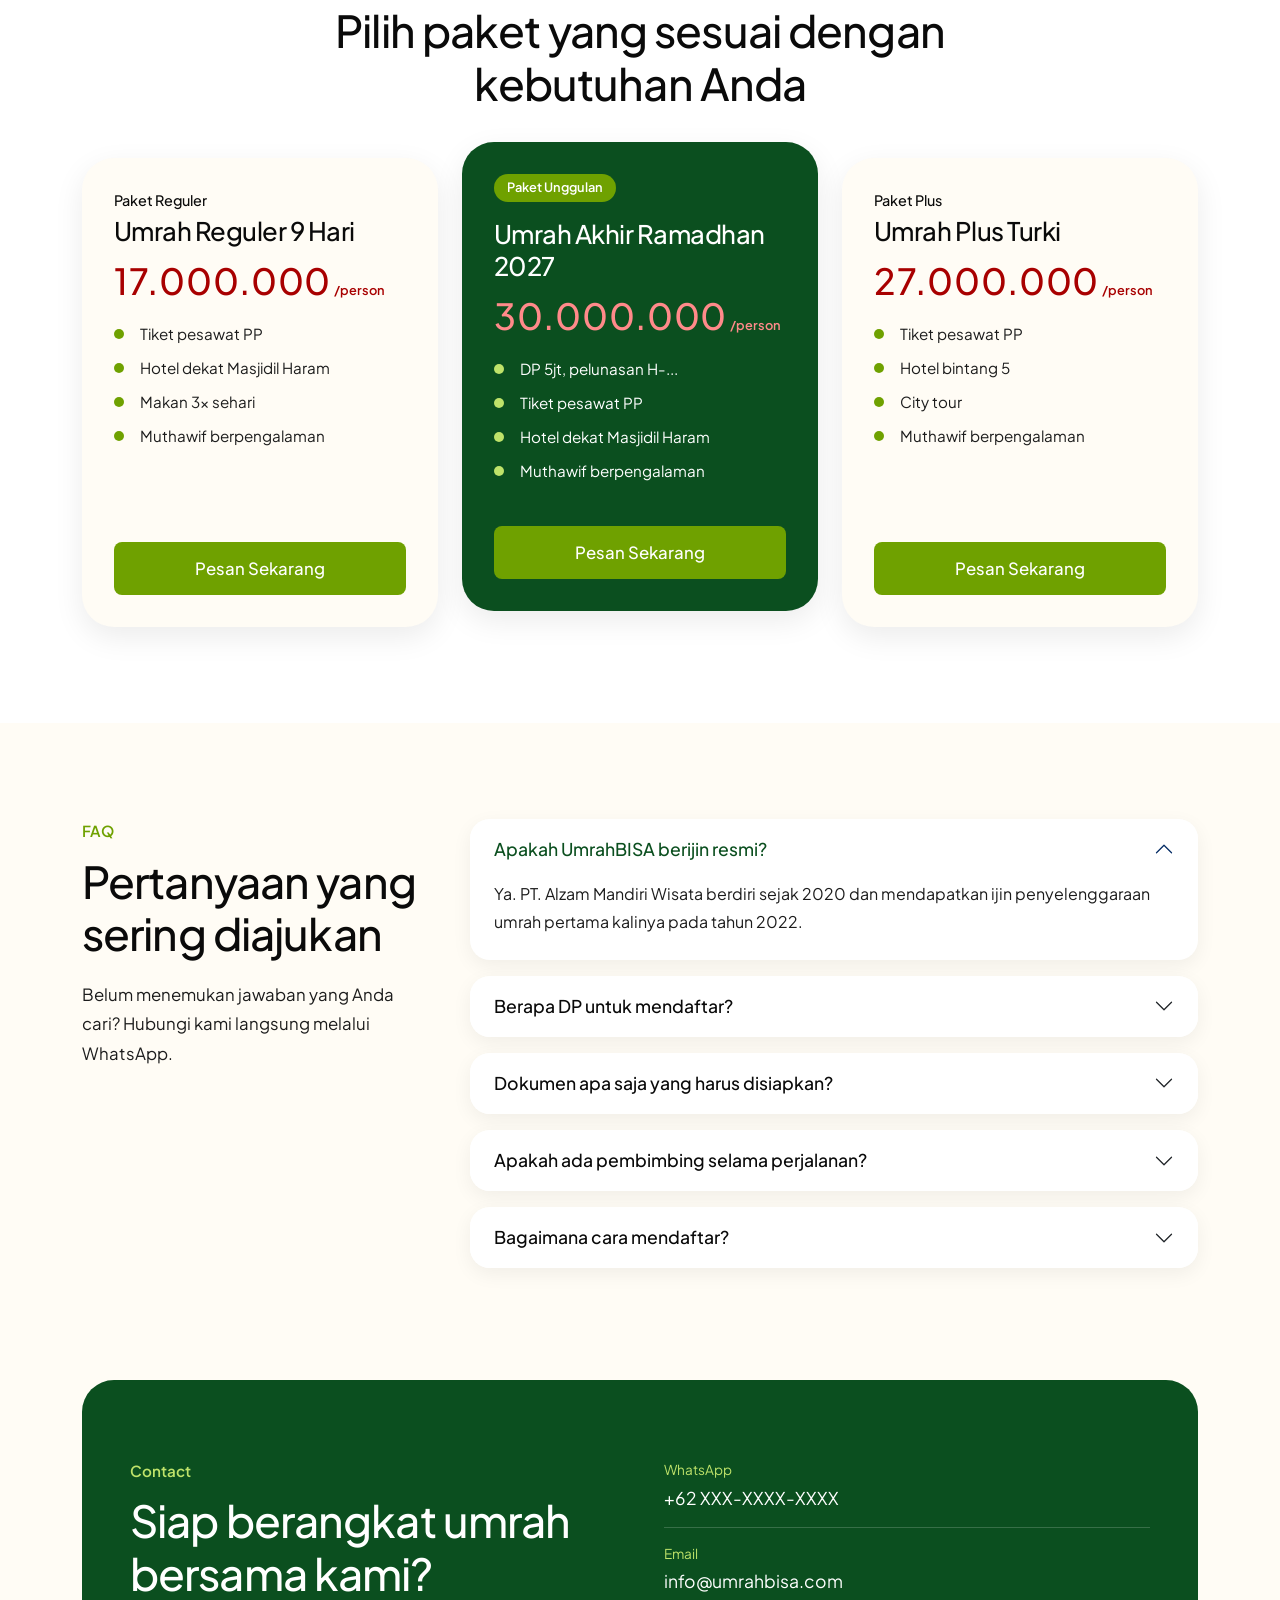
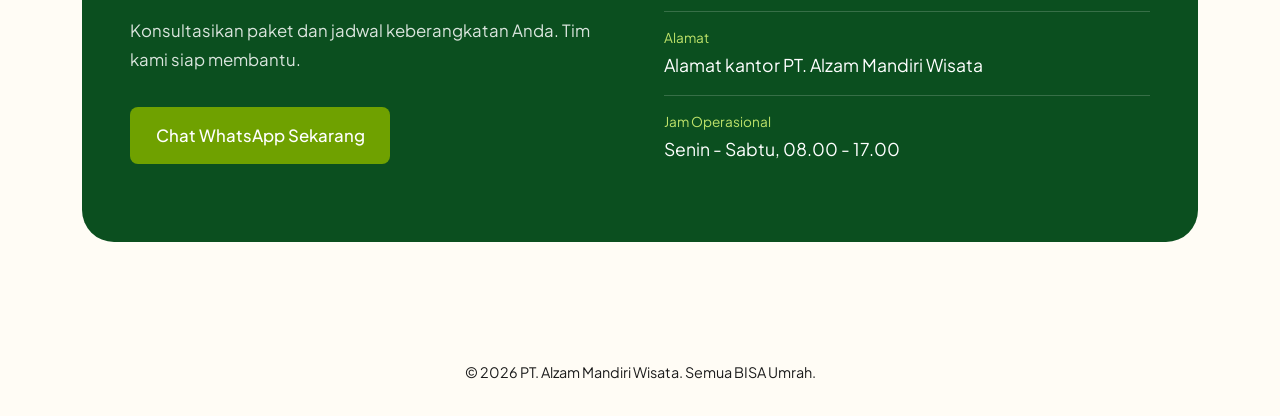
==== commit b9edf6cb: "fix: made the price being dummy first" ====
--- a/index.html
+++ b/index.html
@@ -138,7 +138,7 @@
                 <article class="umrah-card h-100">
                     <small class="package-label">Paket Reguler</small>
                     <h3 class="umrah-card-title">Umrah Reguler 9 Hari</h3>
-                    <p class="umrah-card-price">00.000.000<small>/person</small></p>
+                    <p class="umrah-card-price">17.000.000<small>/person</small></p>
                     <ul class="umrah-card-list">
                         <li>Tiket pesawat PP</li>
                         <li>Hotel dekat Masjidil Haram</li>
@@ -170,7 +170,7 @@
                 <article class="umrah-card h-100">
                     <small class="package-label">Paket Plus</small>
                     <h3 class="umrah-card-title">Umrah Plus Turki</h3>
-                    <p class="umrah-card-price">00.000.000<small>/person</small></p>
+                    <p class="umrah-card-price">27.000.000<small>/person</small></p>
                     <ul class="umrah-card-list">
                         <li>Tiket pesawat PP</li>
                         <li>Hotel bintang 5</li>
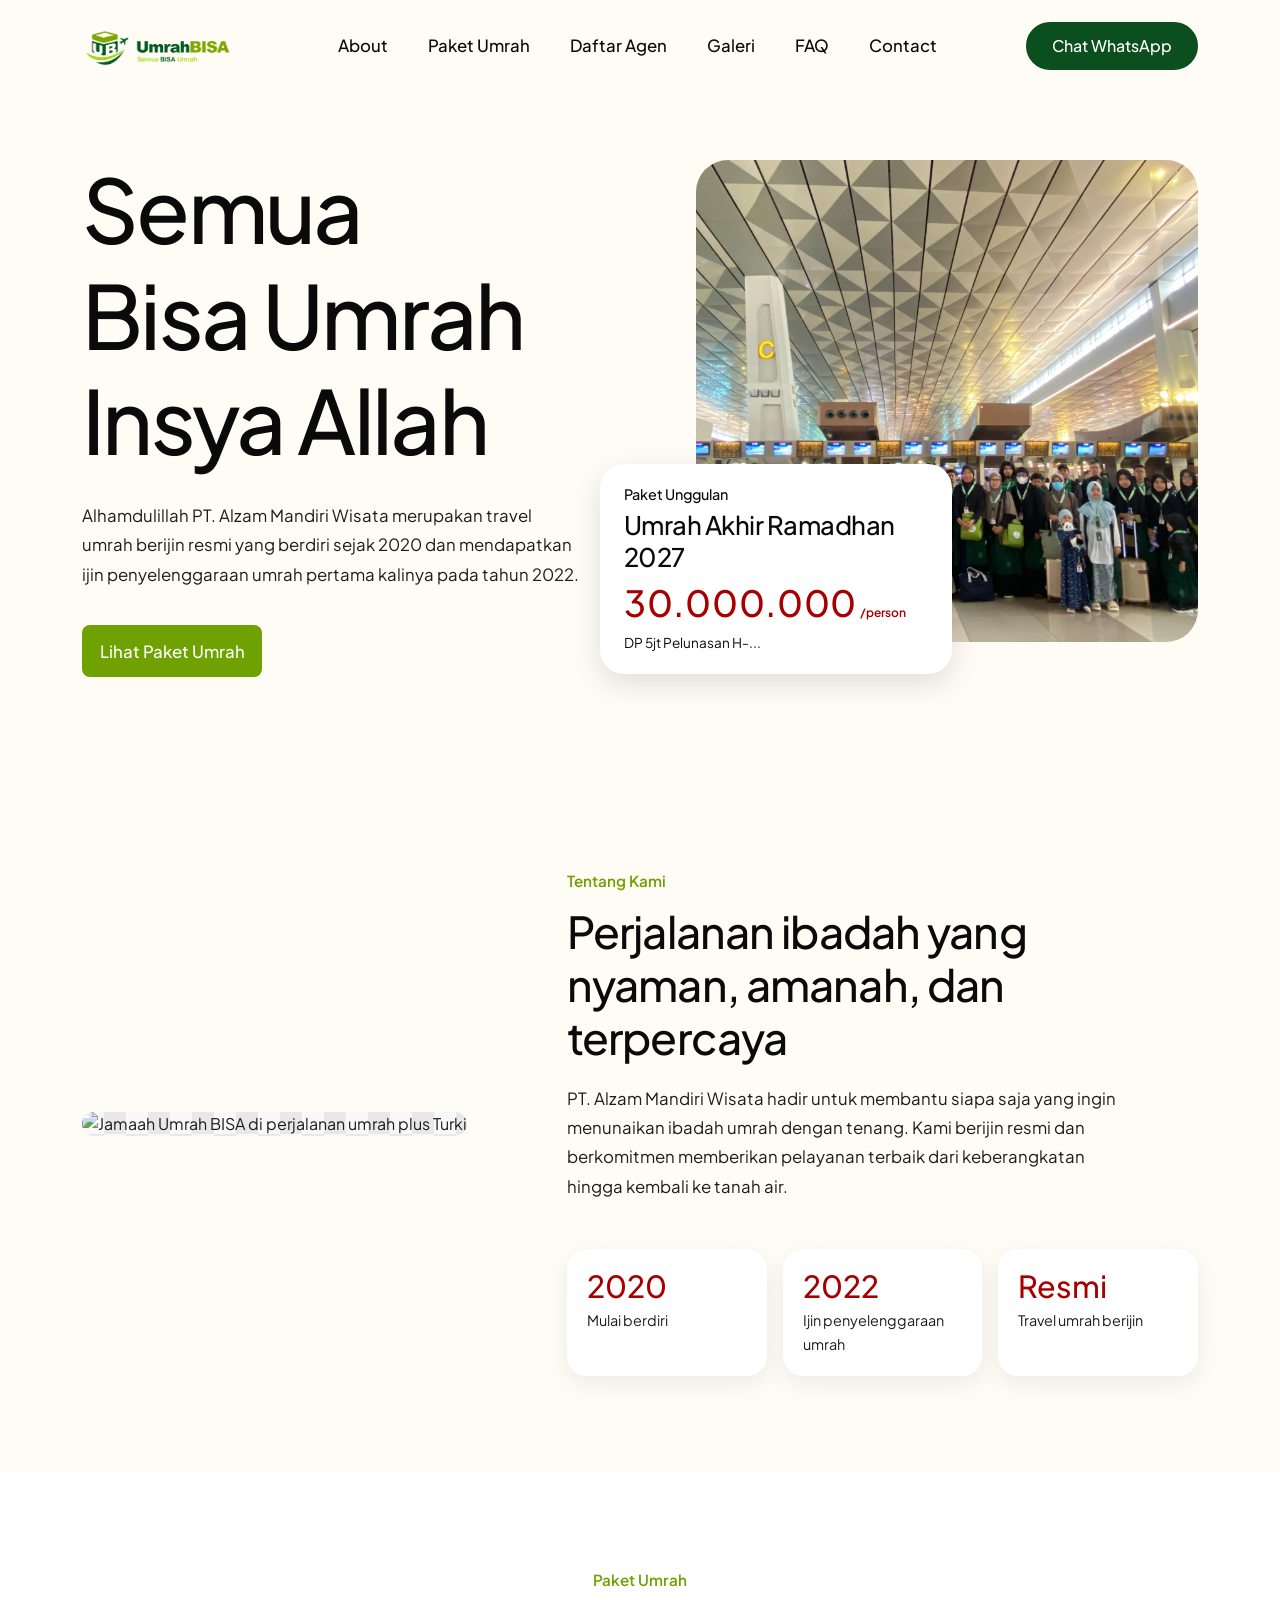
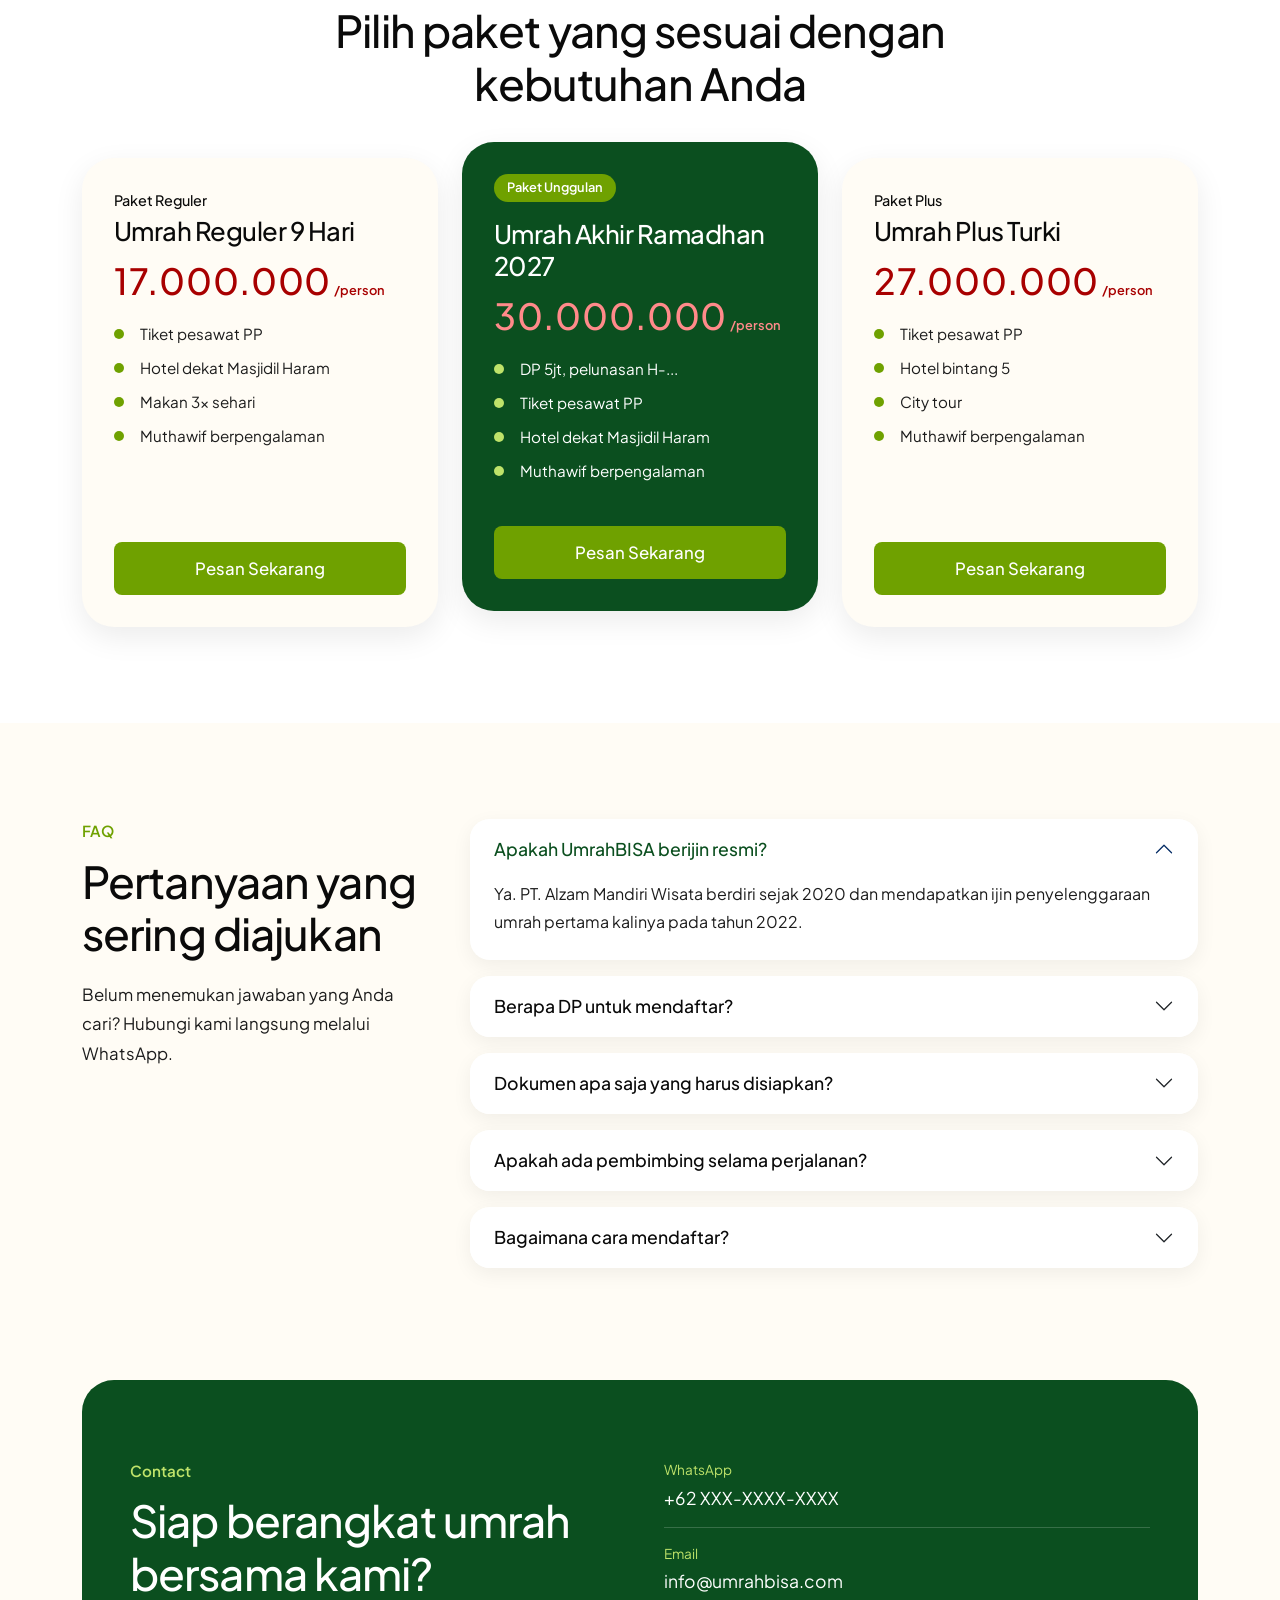
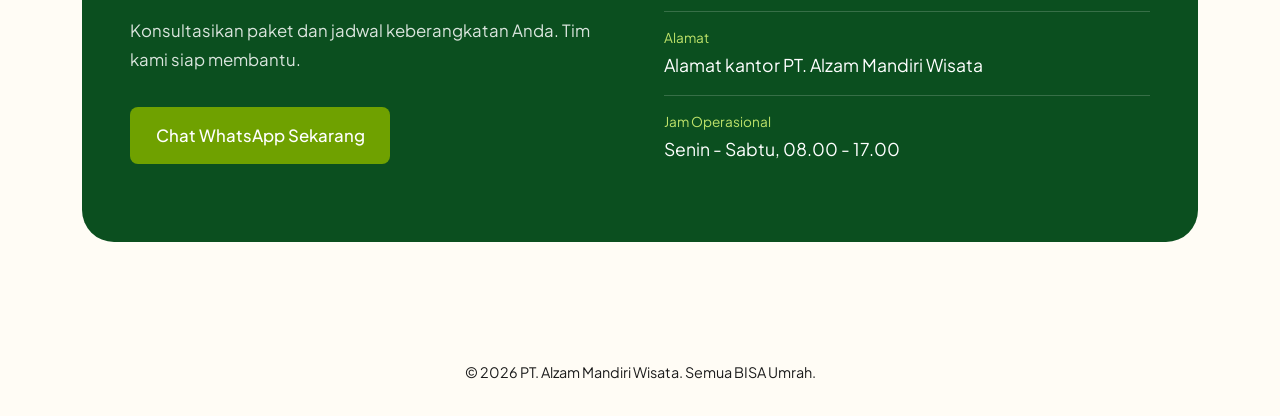
==== commit 02db59fe: "fix: using OpenGraph for the Whatsapp link and add some configuration on the img Co-authored-by: kha" ====
--- a/index.html
+++ b/index.html
@@ -3,6 +3,18 @@
 <head>
     <meta charset="UTF-8">
     <meta name="viewport" content="width=device-width, initial-scale=1">
+    <meta name="description" content="UmrahBISA by PT. Alzam Mandiri Wisata, travel umrah berijin resmi. Lihat paket umrah, daftar agen, dan konsultasi lewat WhatsApp.">
+    <meta name="theme-color" content="#0b4f1f">
+    <link rel="icon" type="image/png" href="assets/img/favicon.png">
+
+    <!-- Open Graph (pratinjau saat link dibagikan di WhatsApp/Facebook) -->
+    <meta property="og:type" content="website">
+    <meta property="og:locale" content="id_ID">
+    <meta property="og:site_name" content="UmrahBISA">
+    <meta property="og:title" content="UmrahBISA - Semua BISA Umrah">
+    <meta property="og:description" content="UmrahBISA by PT. Alzam Mandiri Wisata, travel umrah berijin resmi. Lihat paket umrah, daftar agen, dan konsultasi lewat WhatsApp.">
+    <!-- Setelah website online, tambahkan gambar pratinjau dengan URL ABSOLUT:
+    <meta property="og:image" content="https://DOMAIN-ANDA/assets/img/hero-image.jpg"> -->
     <title>UmrahBISA - Semua BISA Umrah</title>
 
     <link rel="preconnect" href="https://fonts.googleapis.com">
@@ -85,7 +97,7 @@
 
             <div class="col-lg-5">
                 <!-- Ganti dengan foto asli -->
-                <img class="about-img img-placeholder" src="https://umrahbisa.com/wp-content/uploads/2025/01/425432904_10233139289847131_2098466153047825378_n-1024x765.jpg">
+                <img class="about-img img-placeholder" alt="Jamaah Umrah BISA di perjalanan umrah plus Turki" loading="lazy" src="https://umrahbisa.com/wp-content/uploads/2025/01/425432904_10233139289847131_2098466153047825378_n-1024x765.jpg">
             </div>
 
             <div class="col-lg-7">
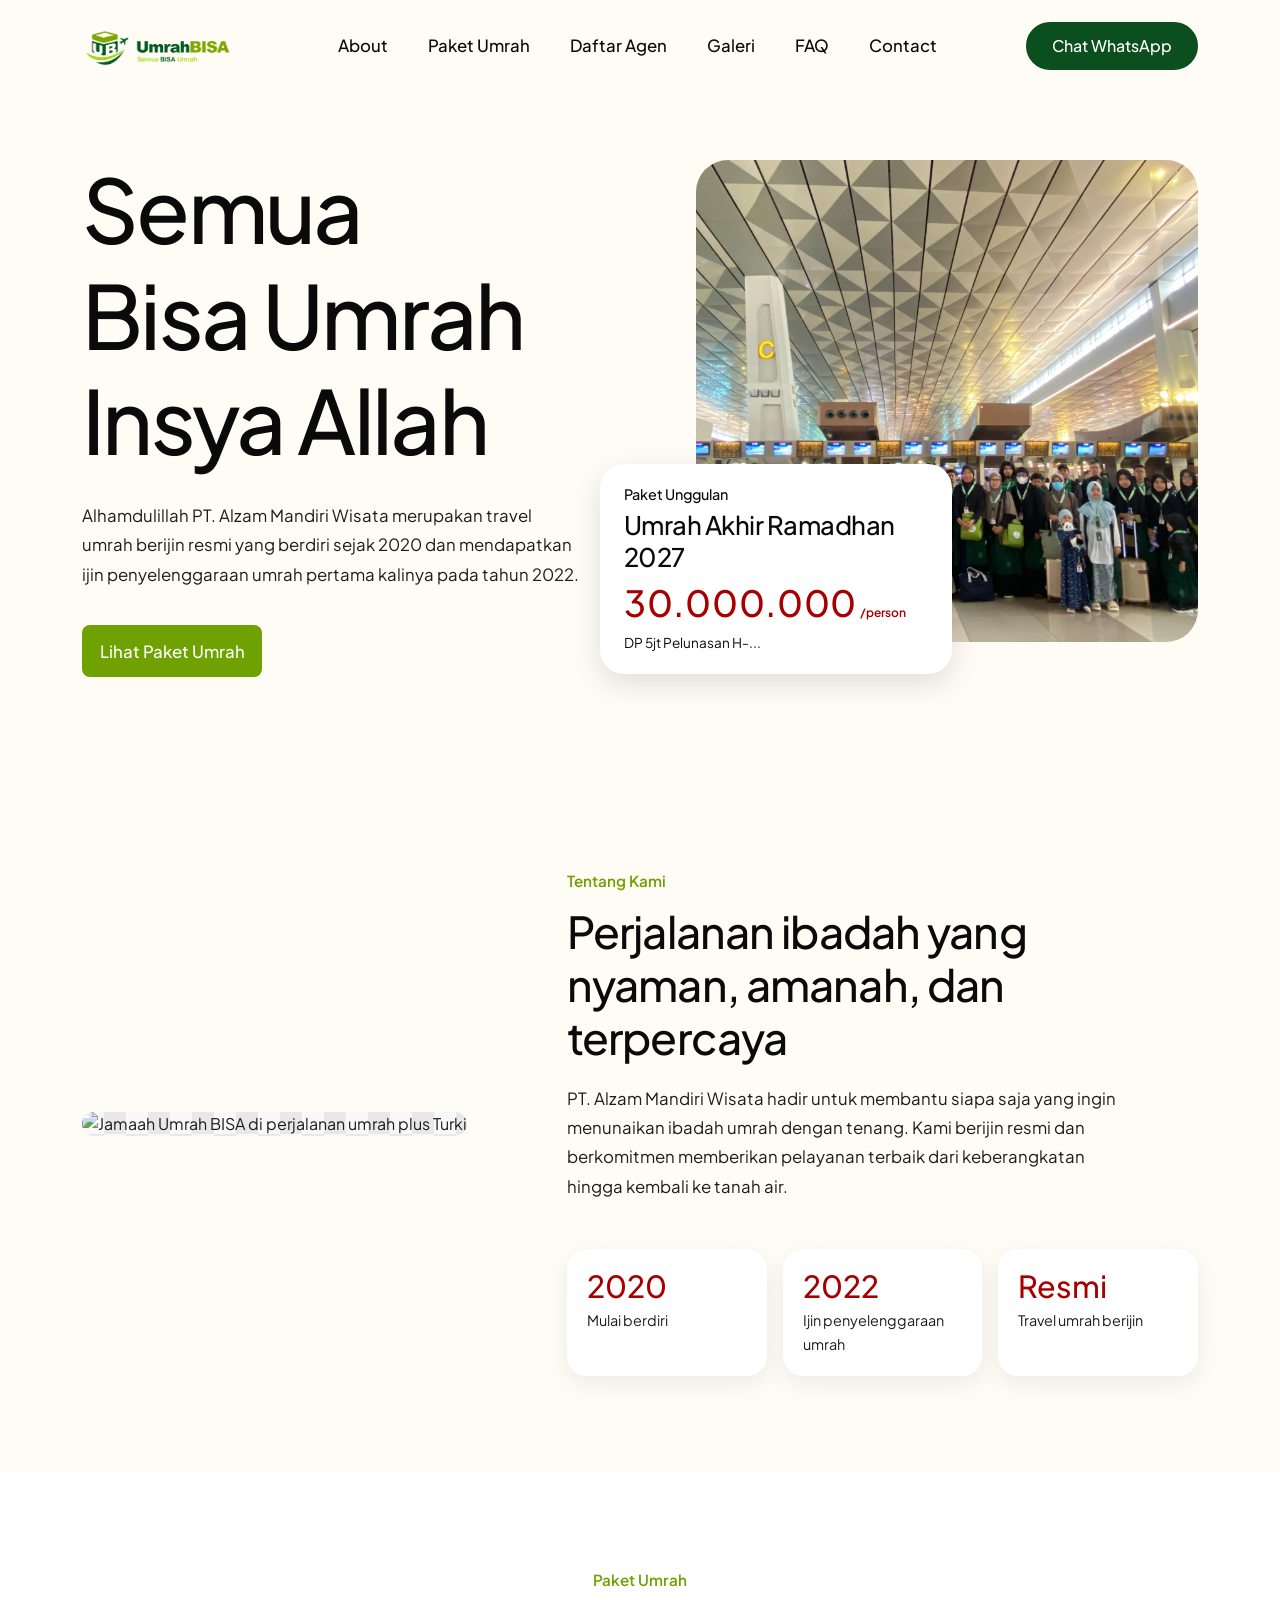
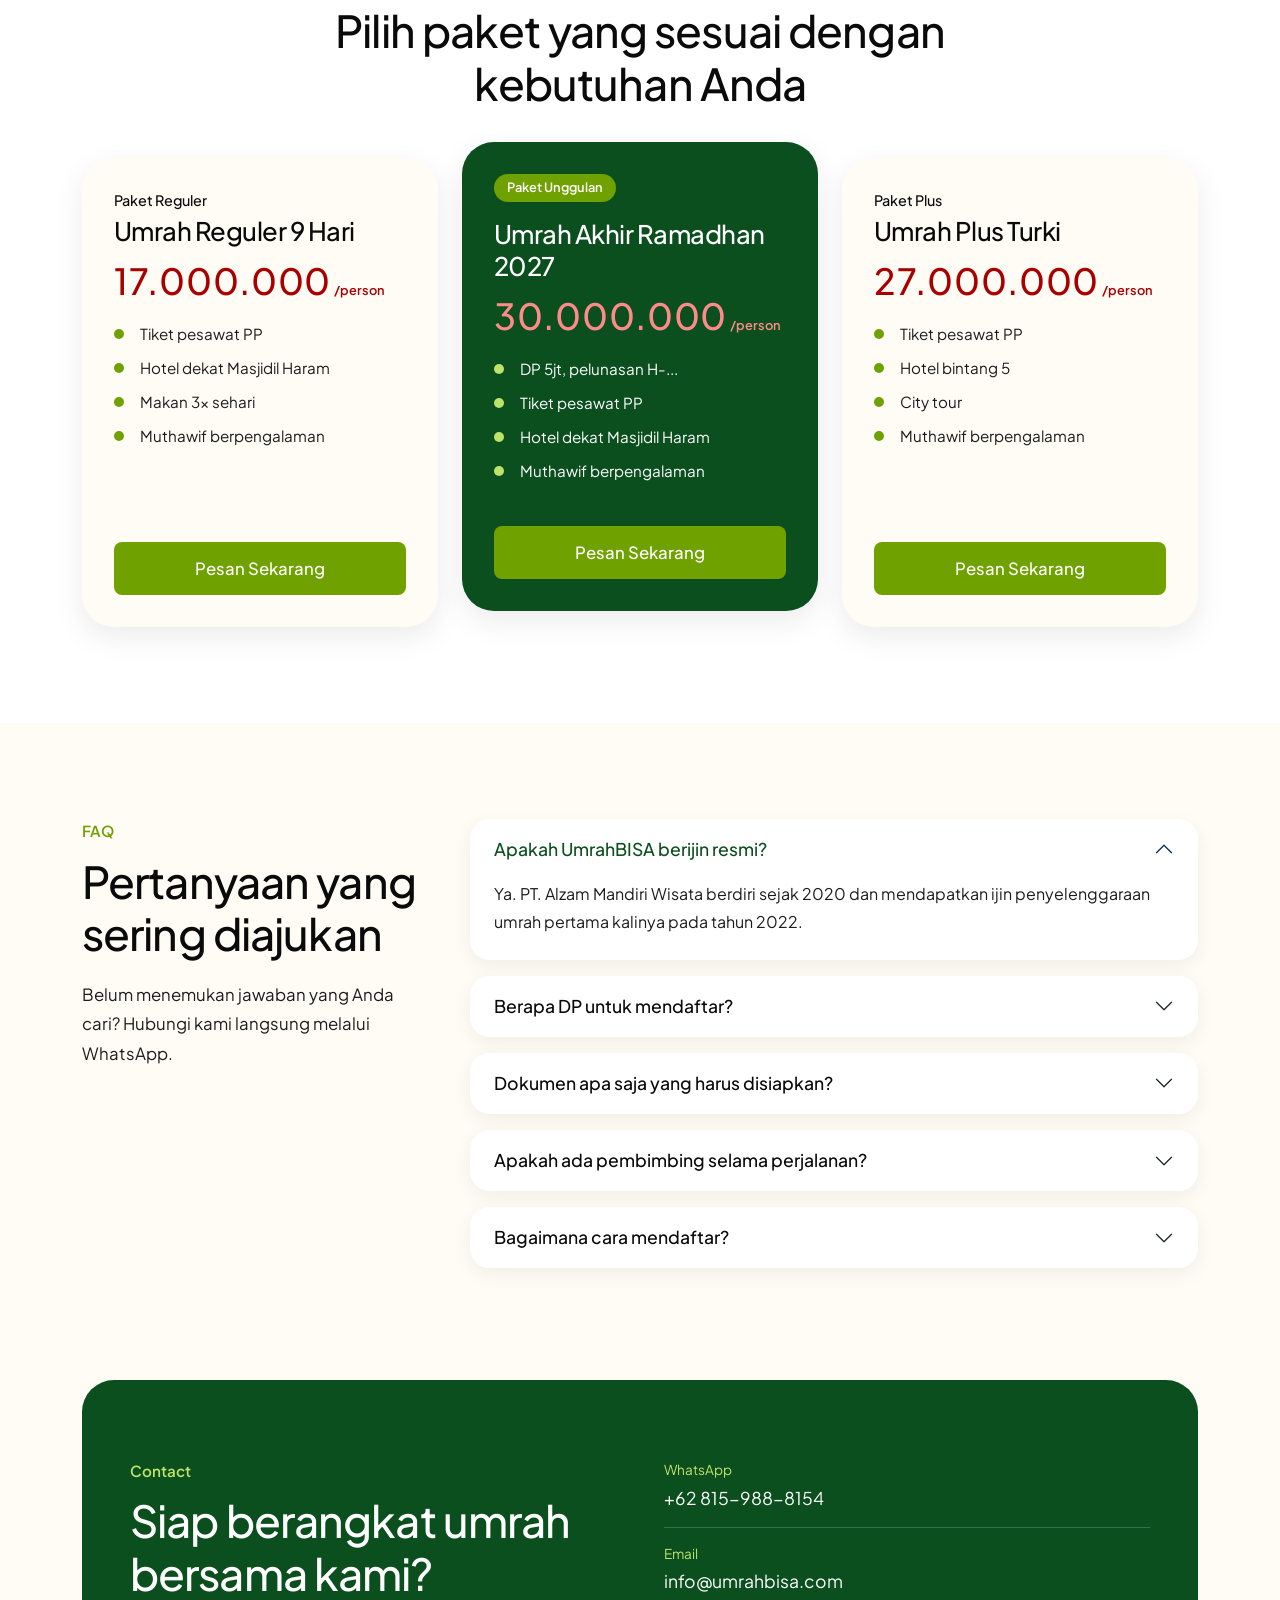
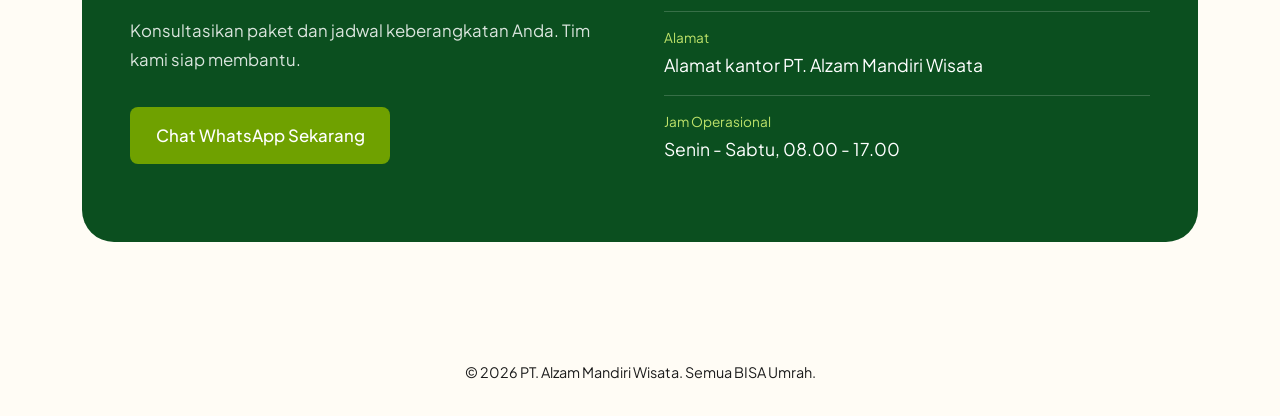
==== commit 576f4c9c: "fix: add the real number of the admin" ====
--- a/index.html
+++ b/index.html
@@ -315,7 +315,7 @@
                     <ul class="contact-list">
                         <li>
                             <span>WhatsApp</span>
-                            <a href="https://wa.me/62XXXXXXXXXX" target="_blank" rel="noopener">+62 XXX-XXXX-XXXX</a>
+                            <a href="https://wa.me/628159888154" target="_blank" rel="noopener">+62 815-988-8154</a>
                         </li>
                         <li>
                             <span>Email</span>
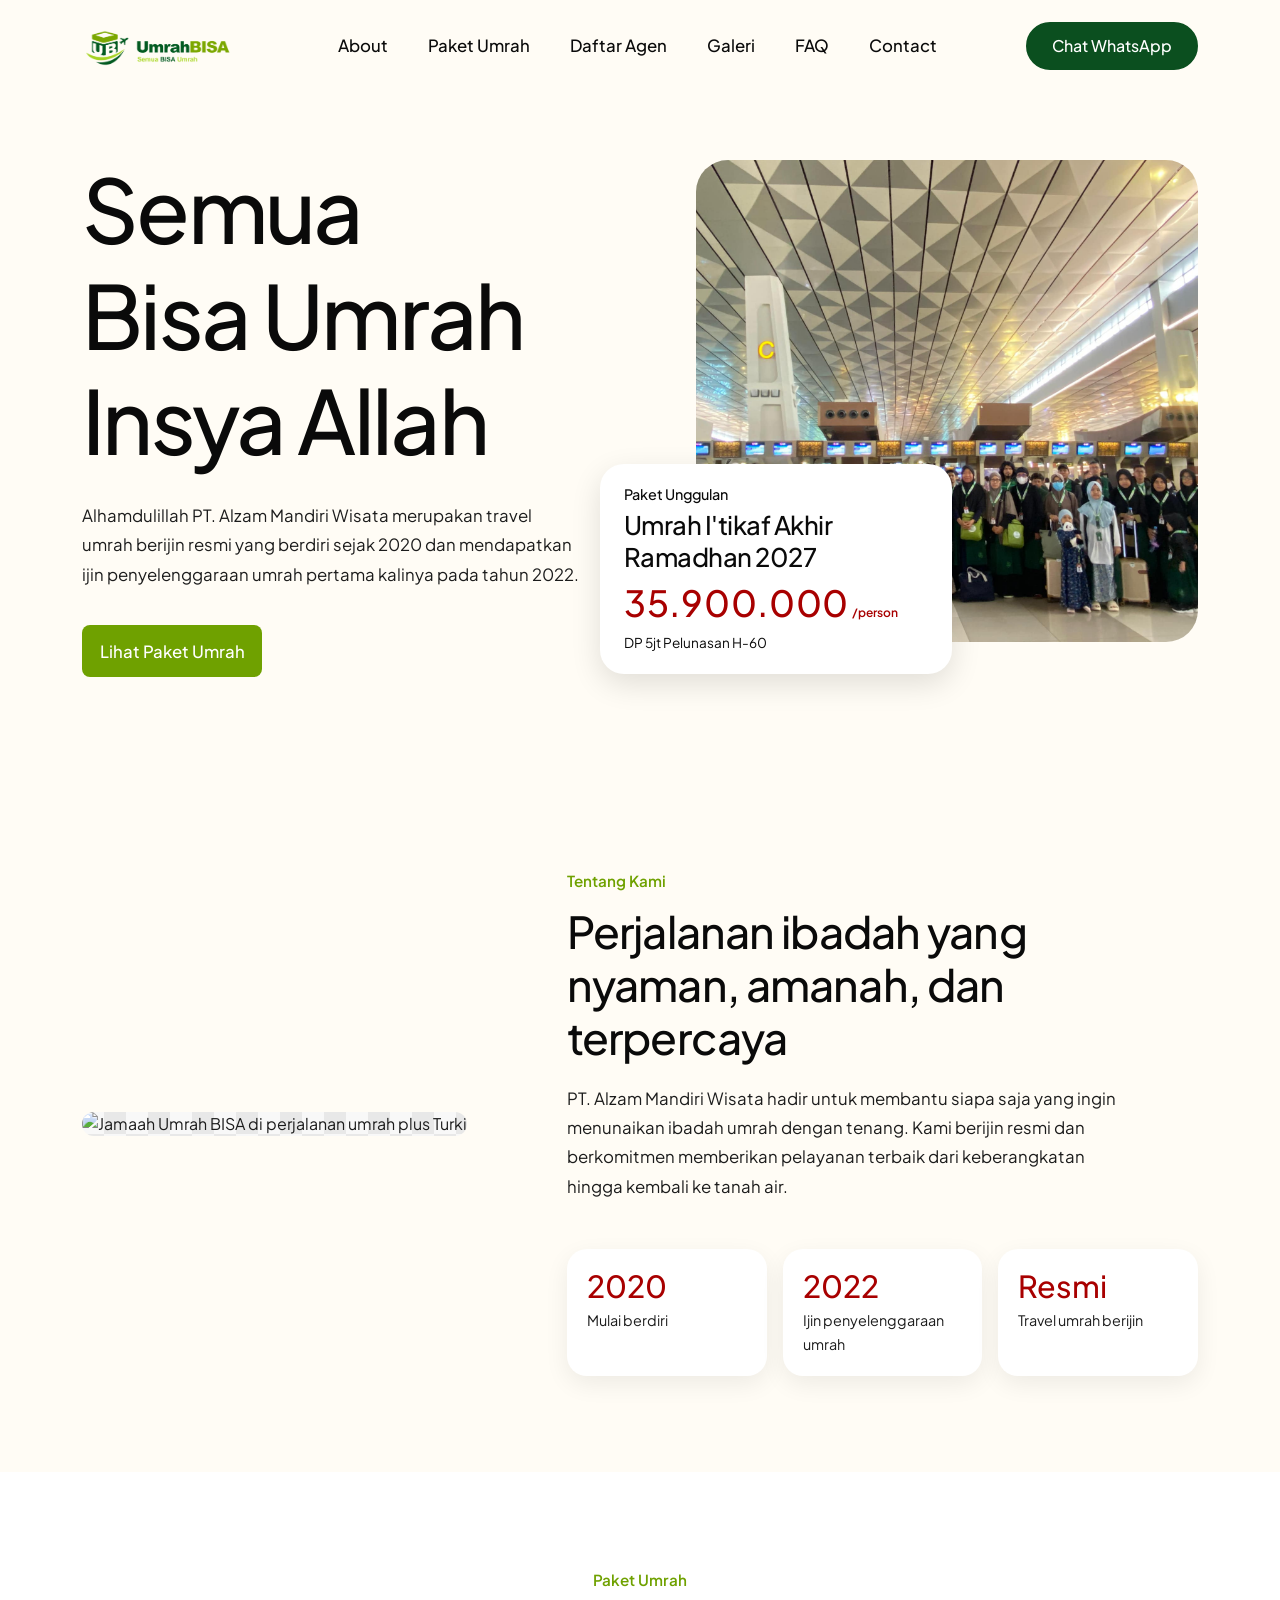
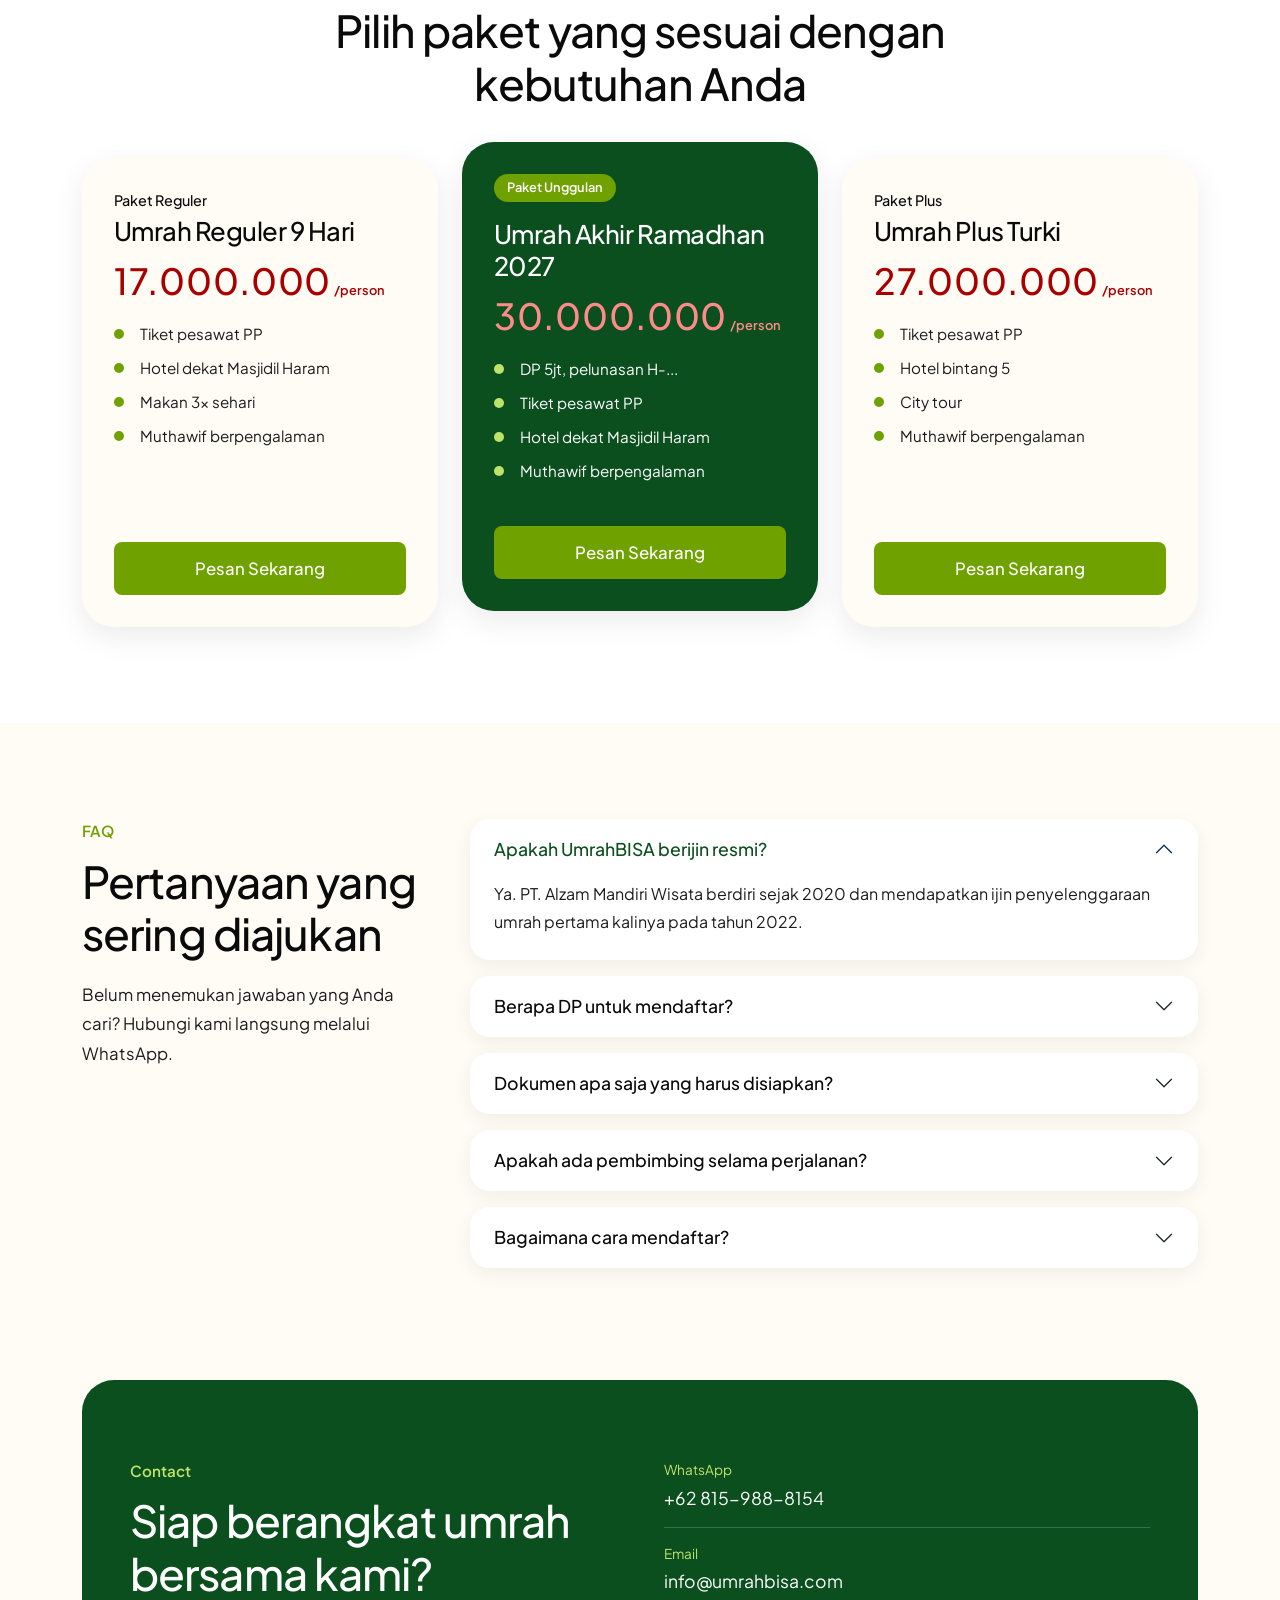
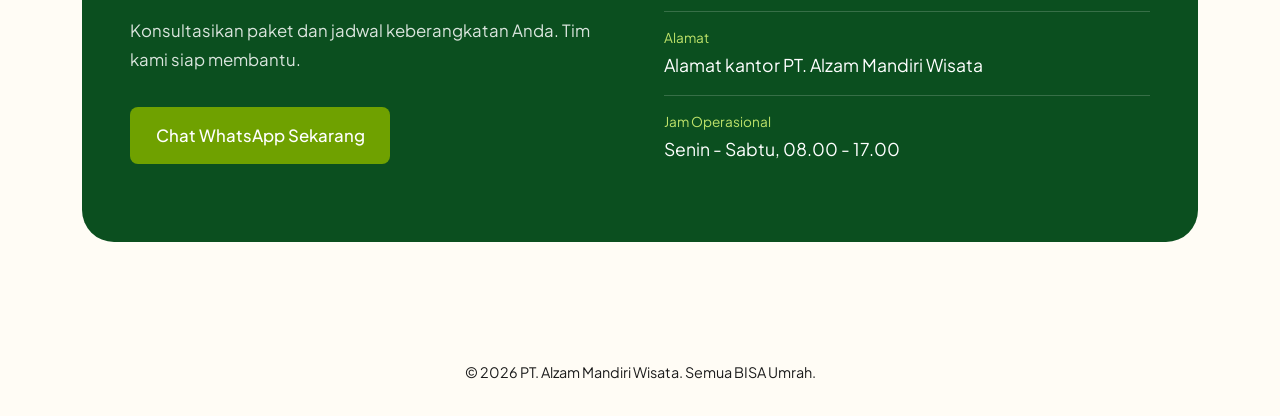
==== commit 84ca7a29: "fix: change the text little bit Co-authored-by: khalifalghifari <khalif.efka@gmail.com>" ====
--- a/index.html
+++ b/index.html
@@ -78,11 +78,11 @@
 
                 <div class="package-card">
                     <small class="package-label">Paket Unggulan</small>
-                    <h2 class="package-title">Umrah Akhir Ramadhan 2027</h2>
+                    <h2 class="package-title">Umrah I'tikaf Akhir Ramadhan 2027</h2>
                     <p class="package-price">
-                        30.000.000<small>/person</small>
+                        35.900.000<small>/person</small>
                     </p>
-                    <p class="package-note mb-0">DP 5jt Pelunasan H-...</p>
+                    <p class="package-note mb-0">DP 5jt Pelunasan H-60</p>
                 </div>
             </div>
 
